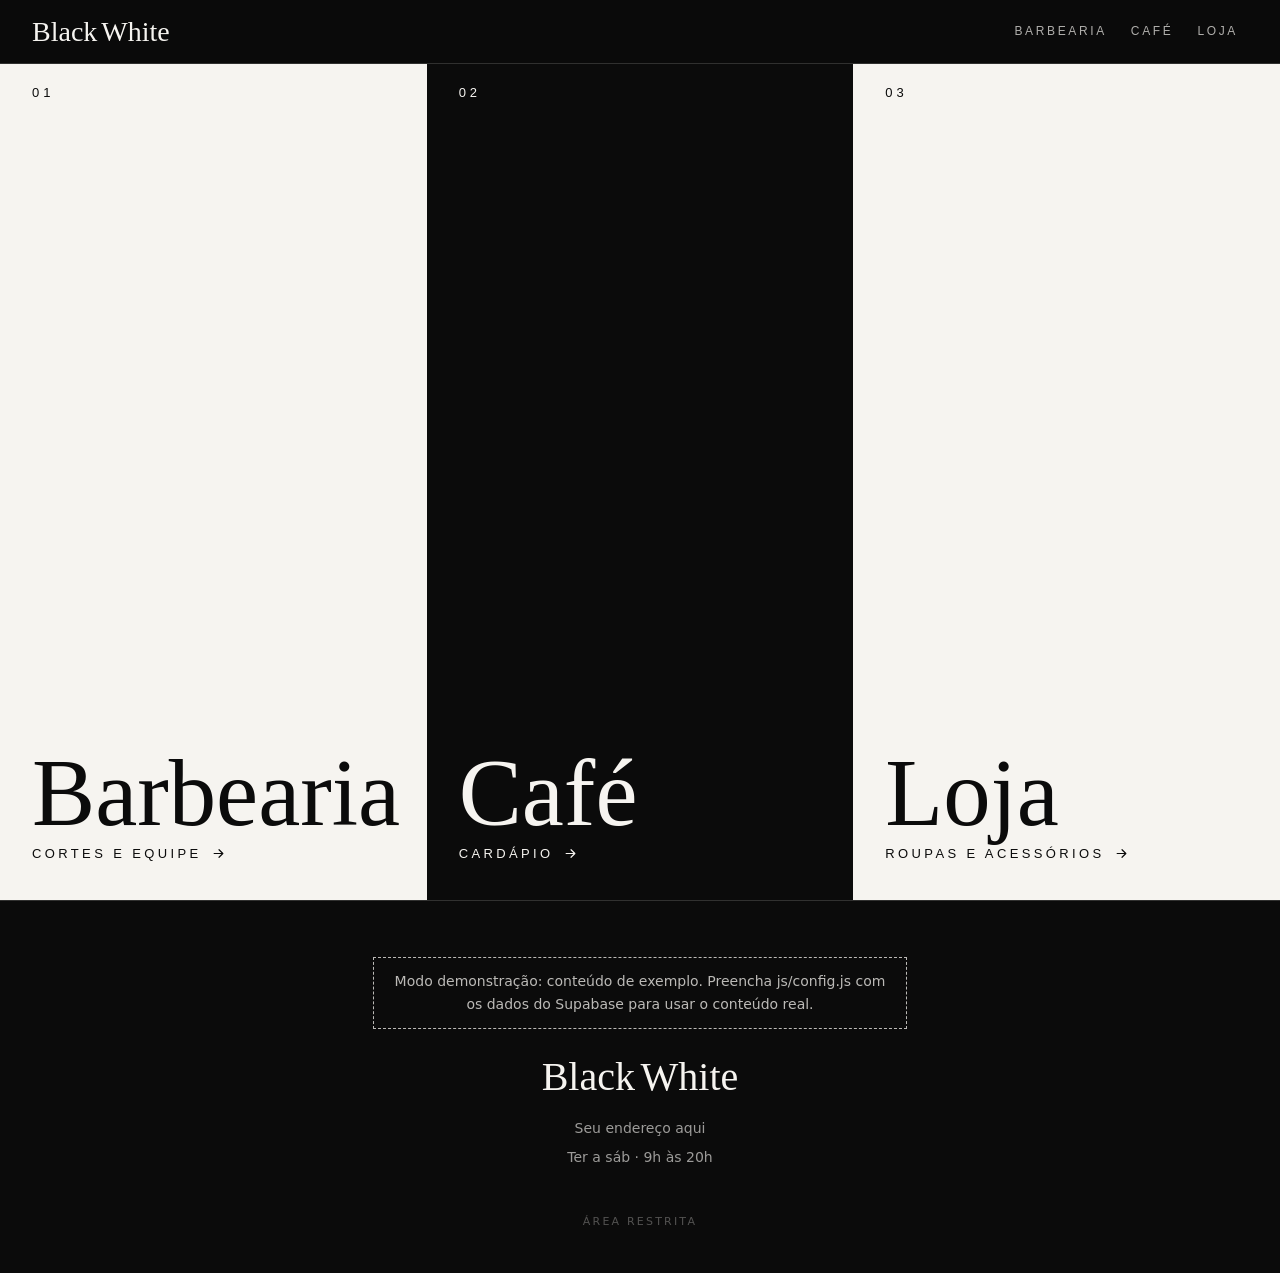
==== index.html @ 2cb10891 "Site da barbearia, café e loja com painel administrativo - Páginas públicas: home com as três seções" ====
<!doctype html>
<html lang="pt-BR">
<head>
  <meta charset="utf-8">
  <meta name="viewport" content="width=device-width, initial-scale=1, viewport-fit=cover">
  <meta http-equiv="Content-Security-Policy" content="default-src 'self'; script-src 'self'; style-src 'self' https://fonts.googleapis.com; font-src https://fonts.gstatic.com; img-src 'self' data: blob: https://*.supabase.co; connect-src 'self' https://*.supabase.co wss://*.supabase.co; object-src 'none'; base-uri 'self'; form-action 'self'">
  <meta name="referrer" content="strict-origin-when-cross-origin">
  <title>Barbearia · Café · Loja</title>
  <meta name="description" content="Barbearia, café e loja de roupas no mesmo endereço.">
  <meta name="theme-color" content="#0b0b0b">
  <link rel="icon" href="data:image/svg+xml,<svg xmlns='http://www.w3.org/2000/svg' viewBox='0 0 32 32'><rect width='16' height='32' fill='%23fff'/><rect x='16' width='16' height='32' fill='%23000'/><rect x='.5' y='.5' width='31' height='31' fill='none' stroke='%23000'/></svg>">
  <link rel="preconnect" href="https://fonts.googleapis.com">
  <link rel="preconnect" href="https://fonts.gstatic.com" crossorigin>
  <link href="https://fonts.googleapis.com/css2?family=Oswald:wght@400;500;600&family=Yellowtail&family=Manrope:wght@400;500;700&display=swap" rel="stylesheet">
  <link rel="stylesheet" href="css/styles.css">
</head>
<body data-page="home">

<svg class="sprite" aria-hidden="true">
  <symbol id="arrow" viewBox="0 0 24 24"><path d="M4 12h15M13 5l7 7-7 7" fill="none" stroke="currentColor" stroke-width="2.2" stroke-linecap="round" stroke-linejoin="round"/></symbol>
  <symbol id="ig" viewBox="0 0 24 24"><rect x="3" y="3" width="18" height="18" rx="5" fill="none" stroke="currentColor" stroke-width="2"/><circle cx="12" cy="12" r="4" fill="none" stroke="currentColor" stroke-width="2"/><circle cx="17.3" cy="6.7" r="1.1"/></symbol>
  <symbol id="wa" viewBox="0 0 24 24"><path d="M4 20l1.2-4A8.5 8.5 0 1 1 8.4 19z" fill="none" stroke="currentColor" stroke-width="2" stroke-linejoin="round"/><path d="M9 8.5c0 3.5 2.8 6.5 6.5 6.5l1-1.6-2-1-1 .9a4.6 4.6 0 0 1-2.4-2.4l.9-1-1-2z"/></symbol>
</svg>

<main>
  <h1 class="sr">Barbearia, café e loja</h1>
  <div class="doors">
    <a class="door" data-door="barbearia" href="barbearia.html"><span class="door__bg"></span><span class="door__n">01</span><h2 data-name="barbearia">Barbearia</h2><p>Cortes e equipe <svg><use href="#arrow"/></svg></p></a>
    <a class="door" data-door="cafe" href="cafe.html"><span class="door__bg"></span><span class="door__n">02</span><h2 data-name="cafe">Café</h2><p>Cardápio <svg><use href="#arrow"/></svg></p></a>
    <a class="door" data-door="loja" href="loja.html"><span class="door__bg"></span><span class="door__n">03</span><h2 data-name="loja">Loja</h2><p>Roupas e acessórios <svg><use href="#arrow"/></svg></p></a>
  </div>
</main>
<script src="js/config.js"></script>
<script src="js/vendor/supabase.js"></script>
<script src="js/demo.js"></script>
<script src="js/site.js"></script>
</body>
</html>
---- css/styles.css ----
/* ============ mesma linguagem visual do Black White · mobile first ============ */
:root {
  --k: #0b0b0b;
  --k2: #161616;
  --k3: #1f1f1f;
  --w: #f6f4f0;
  --pure: #fff;
  --mute-d: rgba(246,244,240,.62);
  --mute-l: rgba(11,11,11,.62);
  --line-d: rgba(246,244,240,.16);
  --line-l: rgba(11,11,11,.16);
  --ok: #7fd18b;
  --bad: #ff7a6b;
  --script: "Yellowtail", "Brush Script MT", cursive;
  --display: "Oswald", "Arial Narrow", sans-serif;
  --body: "Manrope", system-ui, sans-serif;
  --ease: cubic-bezier(.2,.75,.1,1);
  --g: 20px;
}

*, *::before, *::after { box-sizing: border-box; }
html { scroll-behavior: smooth; -webkit-text-size-adjust: 100%; }
body { margin: 0; background: var(--k); color: var(--w); font: 400 16px/1.65 var(--body); -webkit-font-smoothing: antialiased; overflow-x: hidden; }
img { max-width: 100%; display: block; }
a { color: inherit; }
button, input, select, textarea { font: inherit; color: inherit; }
svg { width: 1em; height: 1em; fill: currentColor; flex: none; }
[hidden] { display: none !important; }
.wrap { width: 100%; max-width: 1180px; margin: 0 auto; padding: 0 var(--g); }
.light { background: var(--w); color: var(--k); }
.dark { background: var(--k); color: var(--w); }
em { font: 400 1.18em/.8 var(--script); letter-spacing: 0; text-transform: none; }
.sr { position: absolute; width: 1px; height: 1px; overflow: hidden; clip: rect(0 0 0 0); white-space: nowrap; }

/* ---------- tipografia ---------- */
.eyebrow { display: flex; align-items: center; gap: 12px; margin: 0 0 18px; font: 500 12px/1 var(--display); letter-spacing: .32em; text-transform: uppercase; }
.eyebrow::before { content: ""; width: 28px; height: 1.5px; background: currentColor; }
.big { margin: 0 0 22px; font: 500 clamp(38px, 10.5vw, 84px)/1 var(--display); letter-spacing: -.005em; text-transform: uppercase; max-width: 16ch; }
.text { margin: 0 0 16px; max-width: 58ch; font-size: 17px; }
.light .text { color: #2a2a2a; }
.dark .text { color: var(--mute-d); }

/* ---------- marca ---------- */
.brand { display: inline-flex; font: 400 28px/1 var(--script); text-decoration: none; }
.brand span + span { margin-left: .14em; }

/* ---------- botões ---------- */
.btn {
  display: inline-flex; align-items: center; justify-content: center; gap: 10px;
  min-height: 50px; padding: 0 24px; border: 1.5px solid; text-decoration: none; cursor: pointer;
  font: 500 14px/1 var(--display); letter-spacing: .16em; text-transform: uppercase;
  transition: background .3s, color .3s; -webkit-tap-highlight-color: transparent;
}
.btn svg { transition: transform .35s var(--ease); }
.btn:hover svg { transform: translateX(5px); }
.btn--light { background: var(--pure); color: var(--k); border-color: var(--pure); }
.btn--light:hover { background: transparent; color: var(--pure); }
.btn--dark { background: var(--k); color: var(--w); border-color: var(--k); }
.btn--dark:hover { background: transparent; color: var(--k); }
.btn--outline { background: transparent; color: currentColor; border-color: currentColor; }
.btn--outline:hover { background: var(--pure); color: var(--k); }
.btn--sm { min-height: 38px; padding: 0 14px; font-size: 12px; }
.btn--danger { border-color: var(--bad); color: var(--bad); background: transparent; }
.btn--danger:hover { background: var(--bad); color: var(--k); }
.btn:disabled { opacity: .45; cursor: not-allowed; }

/* ---------- nav ---------- */
.nav {
  position: fixed; inset: 0 0 auto; z-index: 40; height: 64px; padding: 0 var(--g);
  padding-top: env(safe-area-inset-top);
  display: flex; align-items: center; justify-content: space-between; gap: 16px;
  background: rgba(11,11,11,.9); -webkit-backdrop-filter: blur(10px); backdrop-filter: blur(10px); border-bottom: 1px solid var(--line-d);
}
.nav__links { display: flex; gap: 4px; overflow-x: auto; scrollbar-width: none; }
.nav__links::-webkit-scrollbar { display: none; }
.nav__links a { padding: 10px 10px; font: 500 12px/1 var(--display); letter-spacing: .22em; text-transform: uppercase; text-decoration: none; opacity: .7; white-space: nowrap; border-bottom: 1.5px solid transparent; }
.nav__links a:hover, .nav__links a[aria-current="page"] { opacity: 1; border-color: currentColor; }

/* ---------- hero da home: três portas ---------- */
.doors { min-height: 100svh; display: grid; padding-top: 64px; }
.door { position: relative; display: grid; align-content: end; min-height: 34svh; padding: 28px var(--g); text-decoration: none; overflow: hidden; isolation: isolate; }
.door:nth-child(odd) { background: var(--w); color: var(--k); }
.door:nth-child(even) { background: var(--k); color: var(--w); }
.door__n { position: absolute; top: 22px; left: var(--g); font: 500 13px/1 var(--display); letter-spacing: .3em; }
.door__bg { position: absolute; inset: 0; z-index: -1; background-size: cover; background-position: center; opacity: 0; filter: grayscale(1); transition: opacity .6s, transform 1s var(--ease); transform: scale(1.04); }
.door:hover .door__bg { opacity: .22; transform: none; }
.door h2 { margin: 0; font: 400 clamp(54px, 15vw, 120px)/1 var(--script); animation: write 1.1s var(--ease) both; }
.door:nth-child(2) h2 { animation-delay: .15s; } .door:nth-child(3) h2 { animation-delay: .3s; }
.door p { margin: 6px 0 0; display: flex; align-items: center; gap: 10px; font: 500 13px/1 var(--display); letter-spacing: .26em; text-transform: uppercase; }
.door p svg { transition: transform .35s var(--ease); }
.door:hover p svg { transform: translateX(6px); }
@keyframes write { from { opacity: 0; clip-path: inset(0 100% 0 0); transform: translateY(12px); } to { clip-path: inset(-30% -20% -30% -20%); } }

/* ---------- cabeçalho das seções ---------- */
.head { position: relative; padding: 120px 0 56px; overflow: hidden; }
.head__split { position: absolute; inset: 0 50% 0 0; background: var(--w); z-index: 0; }
.head__inner { position: relative; z-index: 1; text-align: center; color: #fff; mix-blend-mode: difference; }
.head h1 { margin: 0; font: 400 clamp(64px, 19vw, 170px)/1.05 var(--script); }
.head p { margin: 8px auto 0; max-width: 34ch; font: 500 clamp(16px, 4.2vw, 20px)/1.4 var(--body); }
.rule { width: min(70%, 380px); height: 3px; margin: 14px auto 0; background: currentColor; }

.block { padding: 72px 0; }
.block + .block { border-top: 1px solid var(--line-d); }
.light + .light { border-top: 1px solid var(--line-l); }

/* ---------- grade de cards (cortes, produtos) ---------- */
.grid { display: grid; grid-template-columns: 1fr 1fr; gap: 10px; }
@media (max-width: 699px) { .grid .item h3 { font-size: 19px; } .grid .item__body { padding: 12px 12px 14px; } .grid .price { font-size: 19px; } .grid .item__desc { font-size: 13px; } .grid .tag { top: 8px; left: 8px; padding: 6px 7px; font-size: 9px; letter-spacing: .14em; } .grid .tag--off { left: auto; right: 8px; } }
.item { position: relative; display: flex; flex-direction: column; background: var(--k2); color: var(--w); }
.light .item { background: #fff; color: var(--k); border: 1px solid var(--line-l); }
.item__img { position: relative; aspect-ratio: 4/5; overflow: hidden; background: linear-gradient(90deg, #1d1d1d 50%, #121212 50%); }
.light .item__img { background: linear-gradient(90deg, #ebe8e2 50%, #dedad3 50%); }
.item__img img { width: 100%; height: 100%; object-fit: cover; filter: grayscale(1) contrast(1.05); transition: filter .8s, transform 1s var(--ease); }
.item:hover .item__img img { filter: none; transform: scale(1.04); }
.item__ph { position: absolute; inset: 0; display: grid; place-items: center; font: 400 90px/1 var(--script); opacity: .12; }
.item__body { display: grid; gap: 6px; padding: 18px 18px 20px; flex: 1; align-content: start; }
.item h3 { margin: 0; font: 500 26px/1.05 var(--display); text-transform: uppercase; }
.item__desc { margin: 0; font-size: 14px; line-height: 1.5; opacity: .7; }
.item__meta { margin-top: auto; padding-top: 10px; display: flex; align-items: baseline; justify-content: space-between; gap: 10px; }
.price { font: 500 24px/1 var(--display); letter-spacing: .02em; }
.price s { margin-right: 8px; font-size: 16px; opacity: .5; }
.small { font: 500 11px/1 var(--display); letter-spacing: .24em; text-transform: uppercase; opacity: .65; }
.tag { position: absolute; top: 12px; left: 12px; z-index: 1; padding: 7px 10px; font: 500 11px/1 var(--display); letter-spacing: .2em; text-transform: uppercase; background: var(--pure); color: var(--k); }
.tag--off { left: auto; right: 12px; background: var(--k); color: var(--pure); border: 1px solid var(--pure); }
.tag--out { background: var(--bad); }
.item.is-out .item__img img { opacity: .4; }
.sizes { display: flex; flex-wrap: wrap; gap: 6px; margin: 6px 0 0; padding: 0; list-style: none; }
.sizes li { min-width: 32px; padding: 6px 7px; text-align: center; border: 1px solid currentColor; font: 500 11px/1 var(--display); letter-spacing: .08em; opacity: .7; }
.timer { display: inline-flex; gap: 6px; align-items: center; margin-top: 6px; font: 500 12px/1 var(--display); letter-spacing: .14em; text-transform: uppercase; color: var(--bad); }

/* destaque grande */
.feature { display: grid; gap: 0; margin-bottom: 40px; background: var(--w); color: var(--k); }
.feature .item__img { aspect-ratio: 1; }
.feature__body { padding: 26px var(--g) 30px; display: grid; gap: 10px; align-content: center; }
.feature h3 { margin: 0; font: 500 clamp(34px, 8vw, 58px)/1 var(--display); text-transform: uppercase; }

/* ---------- equipe ---------- */
.team { display: grid; grid-template-columns: 1fr 1fr; gap: 12px; }
.member { margin: 0; }
.member .item__img { aspect-ratio: 3/4; }
.member figcaption { padding: 12px 2px 0; }
.member b { display: block; font: 500 20px/1.1 var(--display); text-transform: uppercase; }
.member q { display: block; margin-top: 6px; font: 400 22px/1.15 var(--script); opacity: .85; }
.member q::before, .member q::after { content: none; }
.member a { display: inline-flex; align-items: center; gap: 6px; margin-top: 8px; font-size: 13px; font-weight: 700; text-decoration: none; opacity: .7; }

/* ---------- cardápio ---------- */
.chips { display: flex; gap: 8px; overflow-x: auto; margin: 0 0 28px; padding-bottom: 4px; scrollbar-width: none; }
.chips::-webkit-scrollbar { display: none; }
.chip { flex: none; padding: 10px 16px; border: 1.5px solid currentColor; background: none; cursor: pointer; font: 500 12px/1 var(--display); letter-spacing: .2em; text-transform: uppercase; opacity: .6; }
.chip[aria-pressed="true"] { opacity: 1; background: var(--pure); color: var(--k); border-color: var(--pure); }
.light .chip[aria-pressed="true"] { background: var(--k); color: var(--w); border-color: var(--k); }
.menu-cat { margin: 0 0 44px; }
.menu-cat h3 { margin: 0 0 6px; font: 400 44px/1 var(--script); }
.menu-row { display: grid; grid-template-columns: 1fr auto; gap: 14px; align-items: center; padding: 16px 0; border-bottom: 1px solid var(--line-d); }
.light .menu-row { border-color: var(--line-l); }
.menu-row__img { width: 64px; height: 64px; overflow: hidden; background: var(--k3); }
.menu-row__img img { width: 100%; height: 100%; object-fit: cover; }
.menu-row__img:empty { display: none; }
.menu-row:has(img) { grid-template-columns: 64px 1fr auto; }
.menu-row b { display: block; font: 500 19px/1.15 var(--display); text-transform: uppercase; letter-spacing: .03em; }
.menu-row span { display: block; font-size: 14px; line-height: 1.45; opacity: .65; }
.menu-row .price { font-size: 20px; white-space: nowrap; }
.menu-row.is-off { opacity: .4; }
.menu-row.is-off .price::after { content: " · esgotado"; font-size: 11px; letter-spacing: .18em; text-transform: uppercase; }

/* ---------- vazio / carregando ---------- */
.empty { padding: 40px 0; text-align: center; opacity: .6; font: 500 13px/1.6 var(--display); letter-spacing: .2em; text-transform: uppercase; }
.notice { margin: 0 auto 28px; max-width: 60ch; padding: 12px 14px; border: 1px dashed currentColor; font-size: 14px; opacity: .75; }

/* ---------- rodapé ---------- */
.foot { padding: 56px 0 40px; border-top: 1px solid var(--line-d); text-align: center; }
.foot .brand { font-size: 40px; }
.foot__info { display: grid; gap: 6px; margin: 18px 0; font-size: 14px; color: var(--mute-d); }
.foot__links { display: flex; justify-content: center; gap: 18px; flex-wrap: wrap; }
.foot__links a { display: inline-flex; align-items: center; gap: 8px; text-decoration: none; font-weight: 700; font-size: 14px; }
.foot__adm { display: inline-block; margin-top: 26px; font-size: 11px; letter-spacing: .2em; text-transform: uppercase; opacity: .3; text-decoration: none; }

/* ---------- reveal ---------- */
.rv { opacity: 0; transform: translateY(18px); transition: opacity .8s var(--ease), transform .8s var(--ease); }
.rv.in { opacity: 1; transform: none; }
@media (prefers-reduced-motion: reduce) { *, *::before, *::after { animation: none !important; transition: none !important; } .rv { opacity: 1; transform: none; } }

/* ---------- desktop ---------- */
@media (min-width: 700px) {
  :root { --g: 32px; }
  .grid { grid-template-columns: repeat(2, 1fr); gap: 20px; }
  .team { grid-template-columns: repeat(3, 1fr); gap: 20px; }
  .feature { grid-template-columns: 1fr 1fr; }
  .feature__body { padding: 40px; }
}
@media (min-width: 1000px) {
  .doors { grid-template-columns: repeat(3, 1fr); }
  .door { min-height: calc(100svh - 64px); padding: 40px 32px; }
  .door h2 { font-size: clamp(60px, 7.4vw, 120px); }
  .grid { grid-template-columns: repeat(3, 1fr); }
  .team { grid-template-columns: repeat(4, 1fr); }
  .menu-cols { display: grid; grid-template-columns: 1fr 1fr; gap: 0 56px; }
}
.sprite { position: absolute; width: 0; height: 0; overflow: hidden; }
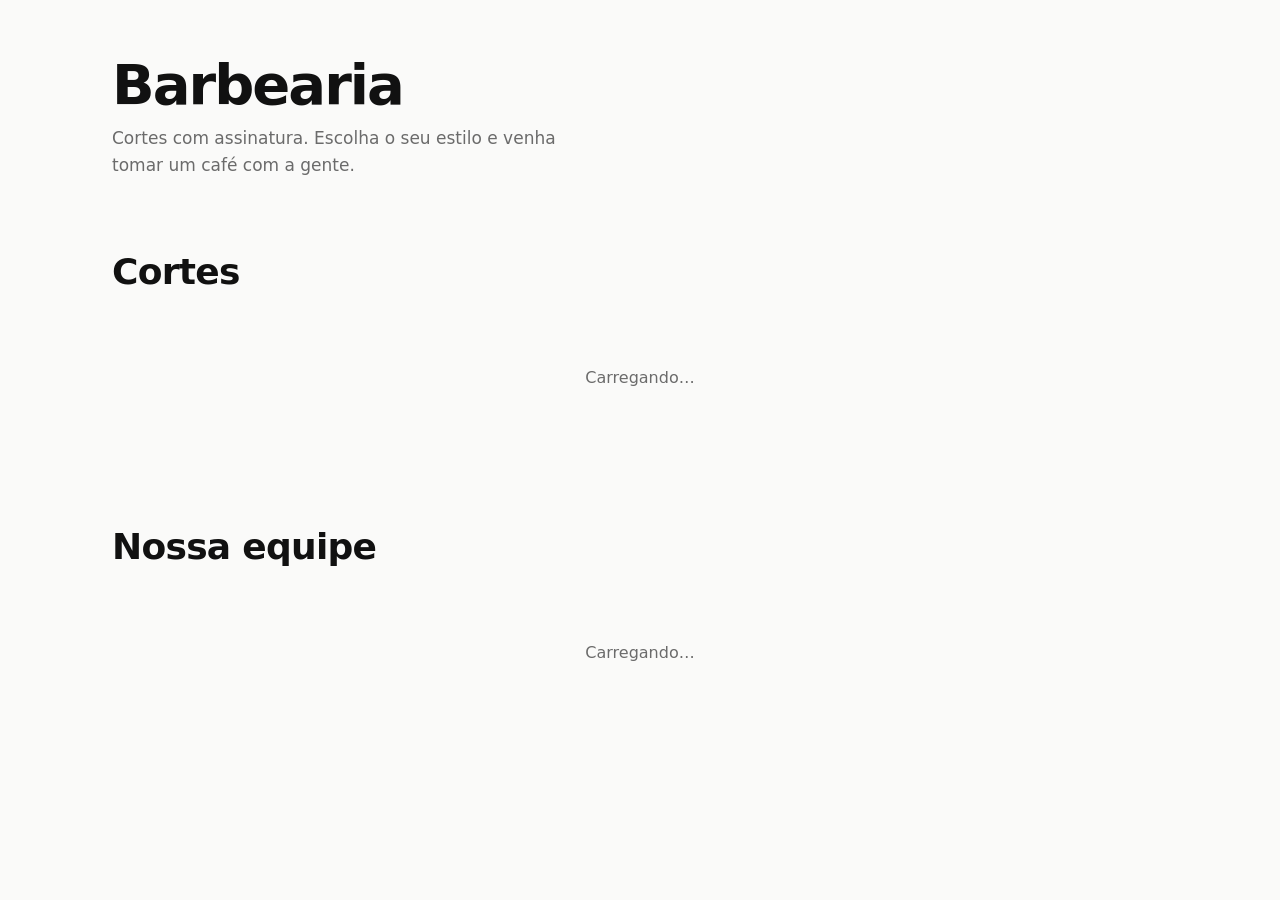
==== commit dc4789c7: "Novo visual minimalista, barbearia como página inicial e botão Entrar - Fonte do sistema (sem downlo" ====
--- a/index.html
+++ b/index.html
@@ -3,18 +3,15 @@
 <head>
   <meta charset="utf-8">
   <meta name="viewport" content="width=device-width, initial-scale=1, viewport-fit=cover">
-  <meta http-equiv="Content-Security-Policy" content="default-src 'self'; script-src 'self'; style-src 'self' https://fonts.googleapis.com; font-src https://fonts.gstatic.com; img-src 'self' data: blob: https://*.supabase.co; connect-src 'self' https://*.supabase.co wss://*.supabase.co; object-src 'none'; base-uri 'self'; form-action 'self'">
+  <meta http-equiv="Content-Security-Policy" content="default-src 'self'; script-src 'self'; style-src 'self'; img-src 'self' data: blob: https://*.supabase.co; connect-src 'self' https://*.supabase.co wss://*.supabase.co; object-src 'none'; base-uri 'self'; form-action 'self'">
   <meta name="referrer" content="strict-origin-when-cross-origin">
-  <title>Barbearia · Café · Loja</title>
-  <meta name="description" content="Barbearia, café e loja de roupas no mesmo endereço.">
-  <meta name="theme-color" content="#0b0b0b">
-  <link rel="icon" href="data:image/svg+xml,<svg xmlns='http://www.w3.org/2000/svg' viewBox='0 0 32 32'><rect width='16' height='32' fill='%23fff'/><rect x='16' width='16' height='32' fill='%23000'/><rect x='.5' y='.5' width='31' height='31' fill='none' stroke='%23000'/></svg>">
-  <link rel="preconnect" href="https://fonts.googleapis.com">
-  <link rel="preconnect" href="https://fonts.gstatic.com" crossorigin>
-  <link href="https://fonts.googleapis.com/css2?family=Oswald:wght@400;500;600&family=Yellowtail&family=Manrope:wght@400;500;700&display=swap" rel="stylesheet">
+  <title>Barbearia · Cortes e equipe</title>
+  <meta name="description" content="Portfólio de cortes, preços e a equipe de barbeiros. Também café e loja no mesmo endereço.">
+  <meta name="theme-color" content="#fafaf9">
+  <link rel="icon" href="data:image/svg+xml,<svg xmlns='http://www.w3.org/2000/svg' viewBox='0 0 32 32'><circle cx='16' cy='16' r='14' fill='%23fff' stroke='%23111' stroke-width='3'/><path d='M16 2a14 14 0 0 0 0 28z' fill='%23111'/></svg>">
   <link rel="stylesheet" href="css/styles.css">
 </head>
-<body data-page="home">
+<body data-page="barbearia">
 
 <svg class="sprite" aria-hidden="true">
   <symbol id="arrow" viewBox="0 0 24 24"><path d="M4 12h15M13 5l7 7-7 7" fill="none" stroke="currentColor" stroke-width="2.2" stroke-linecap="round" stroke-linejoin="round"/></symbol>
@@ -23,13 +20,19 @@
 </svg>
 
 <main>
-  <h1 class="sr">Barbearia, café e loja</h1>
-  <div class="doors">
-    <a class="door" data-door="barbearia" href="barbearia.html"><span class="door__bg"></span><span class="door__n">01</span><h2 data-name="barbearia">Barbearia</h2><p>Cortes e equipe <svg><use href="#arrow"/></svg></p></a>
-    <a class="door" data-door="cafe" href="cafe.html"><span class="door__bg"></span><span class="door__n">02</span><h2 data-name="cafe">Café</h2><p>Cardápio <svg><use href="#arrow"/></svg></p></a>
-    <a class="door" data-door="loja" href="loja.html"><span class="door__bg"></span><span class="door__n">03</span><h2 data-name="loja">Loja</h2><p>Roupas e acessórios <svg><use href="#arrow"/></svg></p></a>
-  </div>
+  <section class="head"><div class="wrap">
+    <h1 data-name="barbearia">Barbearia</h1><p>Cortes com assinatura. Escolha o seu estilo e venha tomar um café com a gente.</p><div class="head__cta" id="cta"></div>
+  </div></section>
+  <section class="block" aria-labelledby="t-cortes"><div class="wrap">
+    <h2 class="big" id="t-cortes">Cortes</h2>
+    <div class="grid" id="cortes"><p class="empty">Carregando…</p></div>
+  </div></section>
+  <section class="block" aria-labelledby="t-equipe"><div class="wrap">
+    <h2 class="big" id="t-equipe">Nossa equipe</h2>
+    <div class="team" id="equipe"><p class="empty">Carregando…</p></div>
+  </div></section>
 </main>
+
 <script src="js/config.js"></script>
 <script src="js/vendor/supabase.js"></script>
 <script src="js/demo.js"></script>
--- a/css/styles.css
+++ b/css/styles.css
@@ -1,200 +1,171 @@
-/* ============ mesma linguagem visual do Black White · mobile first ============ */
+/* ============ visual minimalista · fonte do sistema (zero download) · mobile first ============ */
 :root {
-  --k: #0b0b0b;
-  --k2: #161616;
-  --k3: #1f1f1f;
-  --w: #f6f4f0;
-  --pure: #fff;
-  --mute-d: rgba(246,244,240,.62);
-  --mute-l: rgba(11,11,11,.62);
-  --line-d: rgba(246,244,240,.16);
-  --line-l: rgba(11,11,11,.16);
-  --ok: #7fd18b;
-  --bad: #ff7a6b;
-  --script: "Yellowtail", "Brush Script MT", cursive;
-  --display: "Oswald", "Arial Narrow", sans-serif;
-  --body: "Manrope", system-ui, sans-serif;
+  --bg: #fafaf9;
+  --surface: #ffffff;
+  --fg: #111111;
+  --muted: #6b6b6b;
+  --line: #e7e5e4;
+  --soft: #f1f0ee;
+  --accent: #111111;
+  --sale: #d9372b;
+  --ok: #1f8a4c;
+  --radius: 14px;
+  --font: system-ui, -apple-system, "Segoe UI", Roboto, "Helvetica Neue", Arial, "Noto Sans", sans-serif;
   --ease: cubic-bezier(.2,.75,.1,1);
   --g: 20px;
+
+  /* tokens usados pelo painel (tema escuro) */
+  --k: #111111; --k2: #1b1b1b; --k3: #262626; --w: #f6f5f3; --pure: #fff;
+  --mute-d: rgba(246,245,243,.62); --line-d: rgba(246,245,243,.14); --bad: #ff7a6b;
+  --display: var(--font); --body: var(--font); --script: var(--font);
 }
 
 *, *::before, *::after { box-sizing: border-box; }
-html { scroll-behavior: smooth; -webkit-text-size-adjust: 100%; }
-body { margin: 0; background: var(--k); color: var(--w); font: 400 16px/1.65 var(--body); -webkit-font-smoothing: antialiased; overflow-x: hidden; }
+html { -webkit-text-size-adjust: 100%; scroll-behavior: smooth; }
+body { margin: 0; background: var(--bg); color: var(--fg); font: 400 16px/1.6 var(--font); -webkit-font-smoothing: antialiased; overflow-x: hidden; }
 img { max-width: 100%; display: block; }
 a { color: inherit; }
 button, input, select, textarea { font: inherit; color: inherit; }
 svg { width: 1em; height: 1em; fill: currentColor; flex: none; }
 [hidden] { display: none !important; }
-.wrap { width: 100%; max-width: 1180px; margin: 0 auto; padding: 0 var(--g); }
-.light { background: var(--w); color: var(--k); }
-.dark { background: var(--k); color: var(--w); }
-em { font: 400 1.18em/.8 var(--script); letter-spacing: 0; text-transform: none; }
+.sprite { position: absolute; width: 0; height: 0; overflow: hidden; }
 .sr { position: absolute; width: 1px; height: 1px; overflow: hidden; clip: rect(0 0 0 0); white-space: nowrap; }
+.wrap { width: 100%; max-width: 1120px; margin: 0 auto; padding: 0 var(--g); }
+:focus-visible { outline: 2px solid var(--accent); outline-offset: 2px; }
 
 /* ---------- tipografia ---------- */
-.eyebrow { display: flex; align-items: center; gap: 12px; margin: 0 0 18px; font: 500 12px/1 var(--display); letter-spacing: .32em; text-transform: uppercase; }
-.eyebrow::before { content: ""; width: 28px; height: 1.5px; background: currentColor; }
-.big { margin: 0 0 22px; font: 500 clamp(38px, 10.5vw, 84px)/1 var(--display); letter-spacing: -.005em; text-transform: uppercase; max-width: 16ch; }
-.text { margin: 0 0 16px; max-width: 58ch; font-size: 17px; }
-.light .text { color: #2a2a2a; }
-.dark .text { color: var(--mute-d); }
+.eyebrow { margin: 0 0 8px; font-size: 13px; font-weight: 600; letter-spacing: .08em; text-transform: uppercase; color: var(--muted); }
+.big { margin: 0 0 24px; font-size: clamp(26px, 6vw, 36px); font-weight: 700; line-height: 1.15; letter-spacing: -.02em; }
+.text { margin: 0 0 16px; max-width: 58ch; color: var(--muted); }
 
 /* ---------- marca ---------- */
-.brand { display: inline-flex; font: 400 28px/1 var(--script); text-decoration: none; }
-.brand span + span { margin-left: .14em; }
+.brand { display: inline-flex; align-items: center; gap: 8px; font-weight: 800; font-size: 18px; letter-spacing: -.02em; text-decoration: none; white-space: nowrap; }
+.brand::before { content: ""; width: 18px; height: 18px; border-radius: 50%; background: linear-gradient(90deg, var(--fg) 50%, var(--surface) 50%); box-shadow: inset 0 0 0 1.5px var(--fg); }
+.brand span + span { margin-left: -.25em; }
 
 /* ---------- botões ---------- */
 .btn {
-  display: inline-flex; align-items: center; justify-content: center; gap: 10px;
-  min-height: 50px; padding: 0 24px; border: 1.5px solid; text-decoration: none; cursor: pointer;
-  font: 500 14px/1 var(--display); letter-spacing: .16em; text-transform: uppercase;
-  transition: background .3s, color .3s; -webkit-tap-highlight-color: transparent;
+  display: inline-flex; align-items: center; justify-content: center; gap: 8px;
+  min-height: 46px; padding: 0 20px; border: 1.5px solid var(--fg); border-radius: 999px;
+  font-size: 15px; font-weight: 600; text-decoration: none; cursor: pointer;
+  transition: background .2s, color .2s, transform .2s; -webkit-tap-highlight-color: transparent;
 }
-.btn svg { transition: transform .35s var(--ease); }
-.btn:hover svg { transform: translateX(5px); }
+.btn:active { transform: scale(.98); }
+.btn--dark { background: var(--fg); color: var(--surface); }
+.btn--dark:hover { background: #333; border-color: #333; }
 .btn--light { background: var(--pure); color: var(--k); border-color: var(--pure); }
 .btn--light:hover { background: transparent; color: var(--pure); }
-.btn--dark { background: var(--k); color: var(--w); border-color: var(--k); }
-.btn--dark:hover { background: transparent; color: var(--k); }
 .btn--outline { background: transparent; color: currentColor; border-color: currentColor; }
-.btn--outline:hover { background: var(--pure); color: var(--k); }
-.btn--sm { min-height: 38px; padding: 0 14px; font-size: 12px; }
+.btn--outline:hover { background: var(--fg); color: var(--surface); }
+.btn--sm { min-height: 36px; padding: 0 14px; font-size: 13px; }
 .btn--danger { border-color: var(--bad); color: var(--bad); background: transparent; }
 .btn--danger:hover { background: var(--bad); color: var(--k); }
 .btn:disabled { opacity: .45; cursor: not-allowed; }
 
 /* ---------- nav ---------- */
-.nav {
-  position: fixed; inset: 0 0 auto; z-index: 40; height: 64px; padding: 0 var(--g);
-  padding-top: env(safe-area-inset-top);
-  display: flex; align-items: center; justify-content: space-between; gap: 16px;
-  background: rgba(11,11,11,.9); -webkit-backdrop-filter: blur(10px); backdrop-filter: blur(10px); border-bottom: 1px solid var(--line-d);
-}
-.nav__links { display: flex; gap: 4px; overflow-x: auto; scrollbar-width: none; }
-.nav__links::-webkit-scrollbar { display: none; }
-.nav__links a { padding: 10px 10px; font: 500 12px/1 var(--display); letter-spacing: .22em; text-transform: uppercase; text-decoration: none; opacity: .7; white-space: nowrap; border-bottom: 1.5px solid transparent; }
-.nav__links a:hover, .nav__links a[aria-current="page"] { opacity: 1; border-color: currentColor; }
-
-/* ---------- hero da home: três portas ---------- */
-.doors { min-height: 100svh; display: grid; padding-top: 64px; }
-.door { position: relative; display: grid; align-content: end; min-height: 34svh; padding: 28px var(--g); text-decoration: none; overflow: hidden; isolation: isolate; }
-.door:nth-child(odd) { background: var(--w); color: var(--k); }
-.door:nth-child(even) { background: var(--k); color: var(--w); }
-.door__n { position: absolute; top: 22px; left: var(--g); font: 500 13px/1 var(--display); letter-spacing: .3em; }
-.door__bg { position: absolute; inset: 0; z-index: -1; background-size: cover; background-position: center; opacity: 0; filter: grayscale(1); transition: opacity .6s, transform 1s var(--ease); transform: scale(1.04); }
-.door:hover .door__bg { opacity: .22; transform: none; }
-.door h2 { margin: 0; font: 400 clamp(54px, 15vw, 120px)/1 var(--script); animation: write 1.1s var(--ease) both; }
-.door:nth-child(2) h2 { animation-delay: .15s; } .door:nth-child(3) h2 { animation-delay: .3s; }
-.door p { margin: 6px 0 0; display: flex; align-items: center; gap: 10px; font: 500 13px/1 var(--display); letter-spacing: .26em; text-transform: uppercase; }
-.door p svg { transition: transform .35s var(--ease); }
-.door:hover p svg { transform: translateX(6px); }
-@keyframes write { from { opacity: 0; clip-path: inset(0 100% 0 0); transform: translateY(12px); } to { clip-path: inset(-30% -20% -30% -20%); } }
+.nav { position: sticky; top: 0; z-index: 40; background: rgba(250,250,249,.9); -webkit-backdrop-filter: blur(12px); backdrop-filter: blur(12px); border-bottom: 1px solid var(--line); }
+.nav__in { display: flex; align-items: center; justify-content: space-between; gap: 12px; height: 60px; }
+.nav__login { min-height: 36px; padding: 0 14px; font-size: 14px; }
+.tabs-nav { display: flex; gap: 6px; padding: 0 var(--g) 10px; max-width: 1120px; margin: 0 auto; overflow-x: auto; scrollbar-width: none; }
+.tabs-nav::-webkit-scrollbar { display: none; }
+.tabs-nav a { flex: none; padding: 8px 16px; border-radius: 999px; font-size: 14px; font-weight: 600; text-decoration: none; color: var(--muted); background: var(--soft); }
+.tabs-nav a:hover { color: var(--fg); }
+.tabs-nav a[aria-current="page"] { background: var(--fg); color: var(--surface); }
 
 /* ---------- cabeçalho das seções ---------- */
-.head { position: relative; padding: 120px 0 56px; overflow: hidden; }
-.head__split { position: absolute; inset: 0 50% 0 0; background: var(--w); z-index: 0; }
-.head__inner { position: relative; z-index: 1; text-align: center; color: #fff; mix-blend-mode: difference; }
-.head h1 { margin: 0; font: 400 clamp(64px, 19vw, 170px)/1.05 var(--script); }
-.head p { margin: 8px auto 0; max-width: 34ch; font: 500 clamp(16px, 4.2vw, 20px)/1.4 var(--body); }
-.rule { width: min(70%, 380px); height: 3px; margin: 14px auto 0; background: currentColor; }
+.head { padding: 40px 0 8px; }
+.head h1 { margin: 0; font-size: clamp(34px, 9vw, 56px); font-weight: 800; line-height: 1.05; letter-spacing: -.035em; }
+.head p { margin: 10px 0 0; max-width: 46ch; font-size: 17px; color: var(--muted); }
+.head__cta { display: flex; flex-wrap: wrap; gap: 10px; margin-top: 20px; }
+.block { padding: 36px 0; }
 
-.block { padding: 72px 0; }
-.block + .block { border-top: 1px solid var(--line-d); }
-.light + .light { border-top: 1px solid var(--line-l); }
+/* ---------- cards ---------- */
+.grid { display: grid; grid-template-columns: 1fr 1fr; gap: 12px; }
+.item { position: relative; display: flex; flex-direction: column; background: var(--surface); border: 1px solid var(--line); border-radius: var(--radius); overflow: hidden; }
+.item__img { position: relative; aspect-ratio: 4/5; overflow: hidden; background: var(--soft); }
+.item__img img { width: 100%; height: 100%; object-fit: cover; transition: transform .6s var(--ease); }
+.item:hover .item__img img { transform: scale(1.03); }
+.item__ph { position: absolute; inset: 0; display: grid; place-items: center; font-size: 44px; font-weight: 800; color: #d6d3d1; }
+.item__body { display: grid; gap: 4px; padding: 12px 12px 14px; flex: 1; align-content: start; }
+.item h3 { margin: 0; font-size: 16px; font-weight: 700; line-height: 1.25; letter-spacing: -.01em; }
+.item__desc { margin: 0; font-size: 13px; line-height: 1.45; color: var(--muted); }
+.item__meta { margin-top: auto; padding-top: 8px; display: flex; align-items: baseline; justify-content: space-between; gap: 8px; flex-wrap: wrap; }
+.price { font-size: 17px; font-weight: 800; letter-spacing: -.01em; white-space: nowrap; }
+.price s { margin-right: 6px; font-size: 13px; font-weight: 500; color: var(--muted); }
+.small { font-size: 12px; font-weight: 600; color: var(--muted); }
+.tag { position: absolute; top: 8px; left: 8px; z-index: 1; padding: 4px 9px; border-radius: 999px; font-size: 11px; font-weight: 700; background: var(--surface); color: var(--fg); box-shadow: 0 1px 4px rgba(0,0,0,.08); }
+.tag--off { left: auto; right: 8px; background: var(--sale); color: #fff; }
+.tag--out { background: var(--fg); color: var(--surface); }
+.item.is-out .item__img img { opacity: .45; }
+.sizes { display: flex; flex-wrap: wrap; gap: 4px; margin: 4px 0 0; padding: 0; list-style: none; }
+.sizes li { min-width: 28px; padding: 3px 6px; text-align: center; border: 1px solid var(--line); border-radius: 6px; font-size: 11px; font-weight: 600; color: var(--muted); }
+.timer { font-size: 12px; font-weight: 700; color: var(--sale); }
 
-/* ---------- grade de cards (cortes, produtos) ---------- */
-.grid { display: grid; grid-template-columns: 1fr 1fr; gap: 10px; }
-@media (max-width: 699px) { .grid .item h3 { font-size: 19px; } .grid .item__body { padding: 12px 12px 14px; } .grid .price { font-size: 19px; } .grid .item__desc { font-size: 13px; } .grid .tag { top: 8px; left: 8px; padding: 6px 7px; font-size: 9px; letter-spacing: .14em; } .grid .tag--off { left: auto; right: 8px; } }
-.item { position: relative; display: flex; flex-direction: column; background: var(--k2); color: var(--w); }
-.light .item { background: #fff; color: var(--k); border: 1px solid var(--line-l); }
-.item__img { position: relative; aspect-ratio: 4/5; overflow: hidden; background: linear-gradient(90deg, #1d1d1d 50%, #121212 50%); }
-.light .item__img { background: linear-gradient(90deg, #ebe8e2 50%, #dedad3 50%); }
-.item__img img { width: 100%; height: 100%; object-fit: cover; filter: grayscale(1) contrast(1.05); transition: filter .8s, transform 1s var(--ease); }
-.item:hover .item__img img { filter: none; transform: scale(1.04); }
-.item__ph { position: absolute; inset: 0; display: grid; place-items: center; font: 400 90px/1 var(--script); opacity: .12; }
-.item__body { display: grid; gap: 6px; padding: 18px 18px 20px; flex: 1; align-content: start; }
-.item h3 { margin: 0; font: 500 26px/1.05 var(--display); text-transform: uppercase; }
-.item__desc { margin: 0; font-size: 14px; line-height: 1.5; opacity: .7; }
-.item__meta { margin-top: auto; padding-top: 10px; display: flex; align-items: baseline; justify-content: space-between; gap: 10px; }
-.price { font: 500 24px/1 var(--display); letter-spacing: .02em; }
-.price s { margin-right: 8px; font-size: 16px; opacity: .5; }
-.small { font: 500 11px/1 var(--display); letter-spacing: .24em; text-transform: uppercase; opacity: .65; }
-.tag { position: absolute; top: 12px; left: 12px; z-index: 1; padding: 7px 10px; font: 500 11px/1 var(--display); letter-spacing: .2em; text-transform: uppercase; background: var(--pure); color: var(--k); }
-.tag--off { left: auto; right: 12px; background: var(--k); color: var(--pure); border: 1px solid var(--pure); }
-.tag--out { background: var(--bad); }
-.item.is-out .item__img img { opacity: .4; }
-.sizes { display: flex; flex-wrap: wrap; gap: 6px; margin: 6px 0 0; padding: 0; list-style: none; }
-.sizes li { min-width: 32px; padding: 6px 7px; text-align: center; border: 1px solid currentColor; font: 500 11px/1 var(--display); letter-spacing: .08em; opacity: .7; }
-.timer { display: inline-flex; gap: 6px; align-items: center; margin-top: 6px; font: 500 12px/1 var(--display); letter-spacing: .14em; text-transform: uppercase; color: var(--bad); }
-
-/* destaque grande */
-.feature { display: grid; gap: 0; margin-bottom: 40px; background: var(--w); color: var(--k); }
+/* destaque grande (loja) */
+.feature { display: grid; margin-bottom: 32px; background: var(--surface); border: 1px solid var(--line); border-radius: calc(var(--radius) + 4px); overflow: hidden; }
 .feature .item__img { aspect-ratio: 1; }
-.feature__body { padding: 26px var(--g) 30px; display: grid; gap: 10px; align-content: center; }
-.feature h3 { margin: 0; font: 500 clamp(34px, 8vw, 58px)/1 var(--display); text-transform: uppercase; }
+.feature__body { padding: 20px; display: grid; gap: 8px; align-content: center; justify-items: start; }
+.feature h3 { margin: 0; font-size: clamp(24px, 6vw, 34px); font-weight: 800; letter-spacing: -.02em; line-height: 1.1; }
+.feature .price { font-size: 24px; }
+.feature .item__desc { font-size: 15px; }
 
 /* ---------- equipe ---------- */
 .team { display: grid; grid-template-columns: 1fr 1fr; gap: 12px; }
-.member { margin: 0; }
-.member .item__img { aspect-ratio: 3/4; }
-.member figcaption { padding: 12px 2px 0; }
-.member b { display: block; font: 500 20px/1.1 var(--display); text-transform: uppercase; }
-.member q { display: block; margin-top: 6px; font: 400 22px/1.15 var(--script); opacity: .85; }
-.member q::before, .member q::after { content: none; }
-.member a { display: inline-flex; align-items: center; gap: 6px; margin-top: 8px; font-size: 13px; font-weight: 700; text-decoration: none; opacity: .7; }
+.member { margin: 0; background: var(--surface); border: 1px solid var(--line); border-radius: var(--radius); overflow: hidden; }
+.member .item__img { aspect-ratio: 1; }
+.member figcaption { padding: 12px; }
+.member b { display: block; font-size: 16px; font-weight: 700; }
+.member q { display: block; margin-top: 4px; font-size: 13px; line-height: 1.45; color: var(--muted); font-style: italic; }
+.member q::before { content: "“"; } .member q::after { content: "”"; }
+.member a { display: inline-flex; align-items: center; gap: 5px; margin-top: 8px; font-size: 13px; font-weight: 600; text-decoration: none; color: var(--muted); }
 
 /* ---------- cardápio ---------- */
-.chips { display: flex; gap: 8px; overflow-x: auto; margin: 0 0 28px; padding-bottom: 4px; scrollbar-width: none; }
+.chips { display: flex; gap: 6px; overflow-x: auto; margin: 0 0 20px; padding-bottom: 4px; scrollbar-width: none; }
 .chips::-webkit-scrollbar { display: none; }
-.chip { flex: none; padding: 10px 16px; border: 1.5px solid currentColor; background: none; cursor: pointer; font: 500 12px/1 var(--display); letter-spacing: .2em; text-transform: uppercase; opacity: .6; }
-.chip[aria-pressed="true"] { opacity: 1; background: var(--pure); color: var(--k); border-color: var(--pure); }
-.light .chip[aria-pressed="true"] { background: var(--k); color: var(--w); border-color: var(--k); }
-.menu-cat { margin: 0 0 44px; }
-.menu-cat h3 { margin: 0 0 6px; font: 400 44px/1 var(--script); }
-.menu-row { display: grid; grid-template-columns: 1fr auto; gap: 14px; align-items: center; padding: 16px 0; border-bottom: 1px solid var(--line-d); }
-.light .menu-row { border-color: var(--line-l); }
-.menu-row__img { width: 64px; height: 64px; overflow: hidden; background: var(--k3); }
+.chip { flex: none; padding: 8px 14px; border: 1px solid var(--line); border-radius: 999px; background: var(--surface); cursor: pointer; font-size: 14px; font-weight: 600; color: var(--muted); }
+.chip[aria-pressed="true"] { background: var(--fg); border-color: var(--fg); color: var(--surface); }
+.menu-cat { margin: 0 0 20px; padding: 6px 16px; background: var(--surface); border: 1px solid var(--line); border-radius: var(--radius); }
+.menu-cat h3 { margin: 10px 0 2px; font-size: 13px; font-weight: 700; letter-spacing: .08em; text-transform: uppercase; color: var(--muted); }
+.menu-row { display: grid; grid-template-columns: 1fr auto; gap: 12px; align-items: center; padding: 12px 0; border-bottom: 1px solid var(--line); }
+.menu-row:last-child { border-bottom: 0; }
+.menu-row:has(img) { grid-template-columns: 56px 1fr auto; }
+.menu-row__img { width: 56px; height: 56px; border-radius: 10px; overflow: hidden; background: var(--soft); }
 .menu-row__img img { width: 100%; height: 100%; object-fit: cover; }
 .menu-row__img:empty { display: none; }
-.menu-row:has(img) { grid-template-columns: 64px 1fr auto; }
-.menu-row b { display: block; font: 500 19px/1.15 var(--display); text-transform: uppercase; letter-spacing: .03em; }
-.menu-row span { display: block; font-size: 14px; line-height: 1.45; opacity: .65; }
-.menu-row .price { font-size: 20px; white-space: nowrap; }
-.menu-row.is-off { opacity: .4; }
-.menu-row.is-off .price::after { content: " · esgotado"; font-size: 11px; letter-spacing: .18em; text-transform: uppercase; }
+.menu-row b { display: block; font-size: 16px; font-weight: 700; }
+.menu-row span { display: block; font-size: 13px; line-height: 1.45; color: var(--muted); }
+.menu-row .price { font-size: 16px; color: var(--fg); }
+.menu-row.is-off { opacity: .45; }
+.menu-row.is-off .price::after { content: " · esgotado"; font-size: 12px; font-weight: 600; }
 
-/* ---------- vazio / carregando ---------- */
-.empty { padding: 40px 0; text-align: center; opacity: .6; font: 500 13px/1.6 var(--display); letter-spacing: .2em; text-transform: uppercase; }
-.notice { margin: 0 auto 28px; max-width: 60ch; padding: 12px 14px; border: 1px dashed currentColor; font-size: 14px; opacity: .75; }
+/* ---------- vazio / aviso ---------- */
+.empty { grid-column: 1 / -1; padding: 32px 0; text-align: center; color: var(--muted); }
+.notice { margin: 0 auto 24px; max-width: 60ch; padding: 10px 14px; border-radius: 10px; background: var(--soft); font-size: 13px; color: var(--muted); }
 
 /* ---------- rodapé ---------- */
-.foot { padding: 56px 0 40px; border-top: 1px solid var(--line-d); text-align: center; }
-.foot .brand { font-size: 40px; }
-.foot__info { display: grid; gap: 6px; margin: 18px 0; font-size: 14px; color: var(--mute-d); }
-.foot__links { display: flex; justify-content: center; gap: 18px; flex-wrap: wrap; }
-.foot__links a { display: inline-flex; align-items: center; gap: 8px; text-decoration: none; font-weight: 700; font-size: 14px; }
-.foot__adm { display: inline-block; margin-top: 26px; font-size: 11px; letter-spacing: .2em; text-transform: uppercase; opacity: .3; text-decoration: none; }
+.foot { margin-top: 24px; padding: 40px 0 32px; border-top: 1px solid var(--line); text-align: center; }
+.foot__info { display: grid; gap: 2px; margin: 14px 0; font-size: 14px; color: var(--muted); }
+.foot__links { display: flex; justify-content: center; gap: 16px; flex-wrap: wrap; }
+.foot__links a { display: inline-flex; align-items: center; gap: 6px; text-decoration: none; font-weight: 600; font-size: 14px; }
 
 /* ---------- reveal ---------- */
-.rv { opacity: 0; transform: translateY(18px); transition: opacity .8s var(--ease), transform .8s var(--ease); }
+.rv { opacity: 0; transform: translateY(10px); transition: opacity .5s var(--ease), transform .5s var(--ease); }
 .rv.in { opacity: 1; transform: none; }
 @media (prefers-reduced-motion: reduce) { *, *::before, *::after { animation: none !important; transition: none !important; } .rv { opacity: 1; transform: none; } }
 
-/* ---------- desktop ---------- */
+/* ---------- telas maiores ---------- */
 @media (min-width: 700px) {
   :root { --g: 32px; }
-  .grid { grid-template-columns: repeat(2, 1fr); gap: 20px; }
-  .team { grid-template-columns: repeat(3, 1fr); gap: 20px; }
+  .grid { grid-template-columns: repeat(3, 1fr); gap: 16px; }
+  .team { grid-template-columns: repeat(4, 1fr); gap: 16px; }
+  .item h3 { font-size: 17px; }
+  .item__body { padding: 14px 16px 16px; }
   .feature { grid-template-columns: 1fr 1fr; }
-  .feature__body { padding: 40px; }
+  .feature__body { padding: 36px; }
+  .head { padding: 56px 0 8px; }
+  .block { padding: 44px 0; }
 }
 @media (min-width: 1000px) {
-  .doors { grid-template-columns: repeat(3, 1fr); }
-  .door { min-height: calc(100svh - 64px); padding: 40px 32px; }
-  .door h2 { font-size: clamp(60px, 7.4vw, 120px); }
-  .grid { grid-template-columns: repeat(3, 1fr); }
-  .team { grid-template-columns: repeat(4, 1fr); }
-  .menu-cols { display: grid; grid-template-columns: 1fr 1fr; gap: 0 56px; }
+  .grid { grid-template-columns: repeat(4, 1fr); }
+  .menu-cols { display: grid; grid-template-columns: 1fr 1fr; gap: 0 20px; align-items: start; }
 }
-.sprite { position: absolute; width: 0; height: 0; overflow: hidden; }
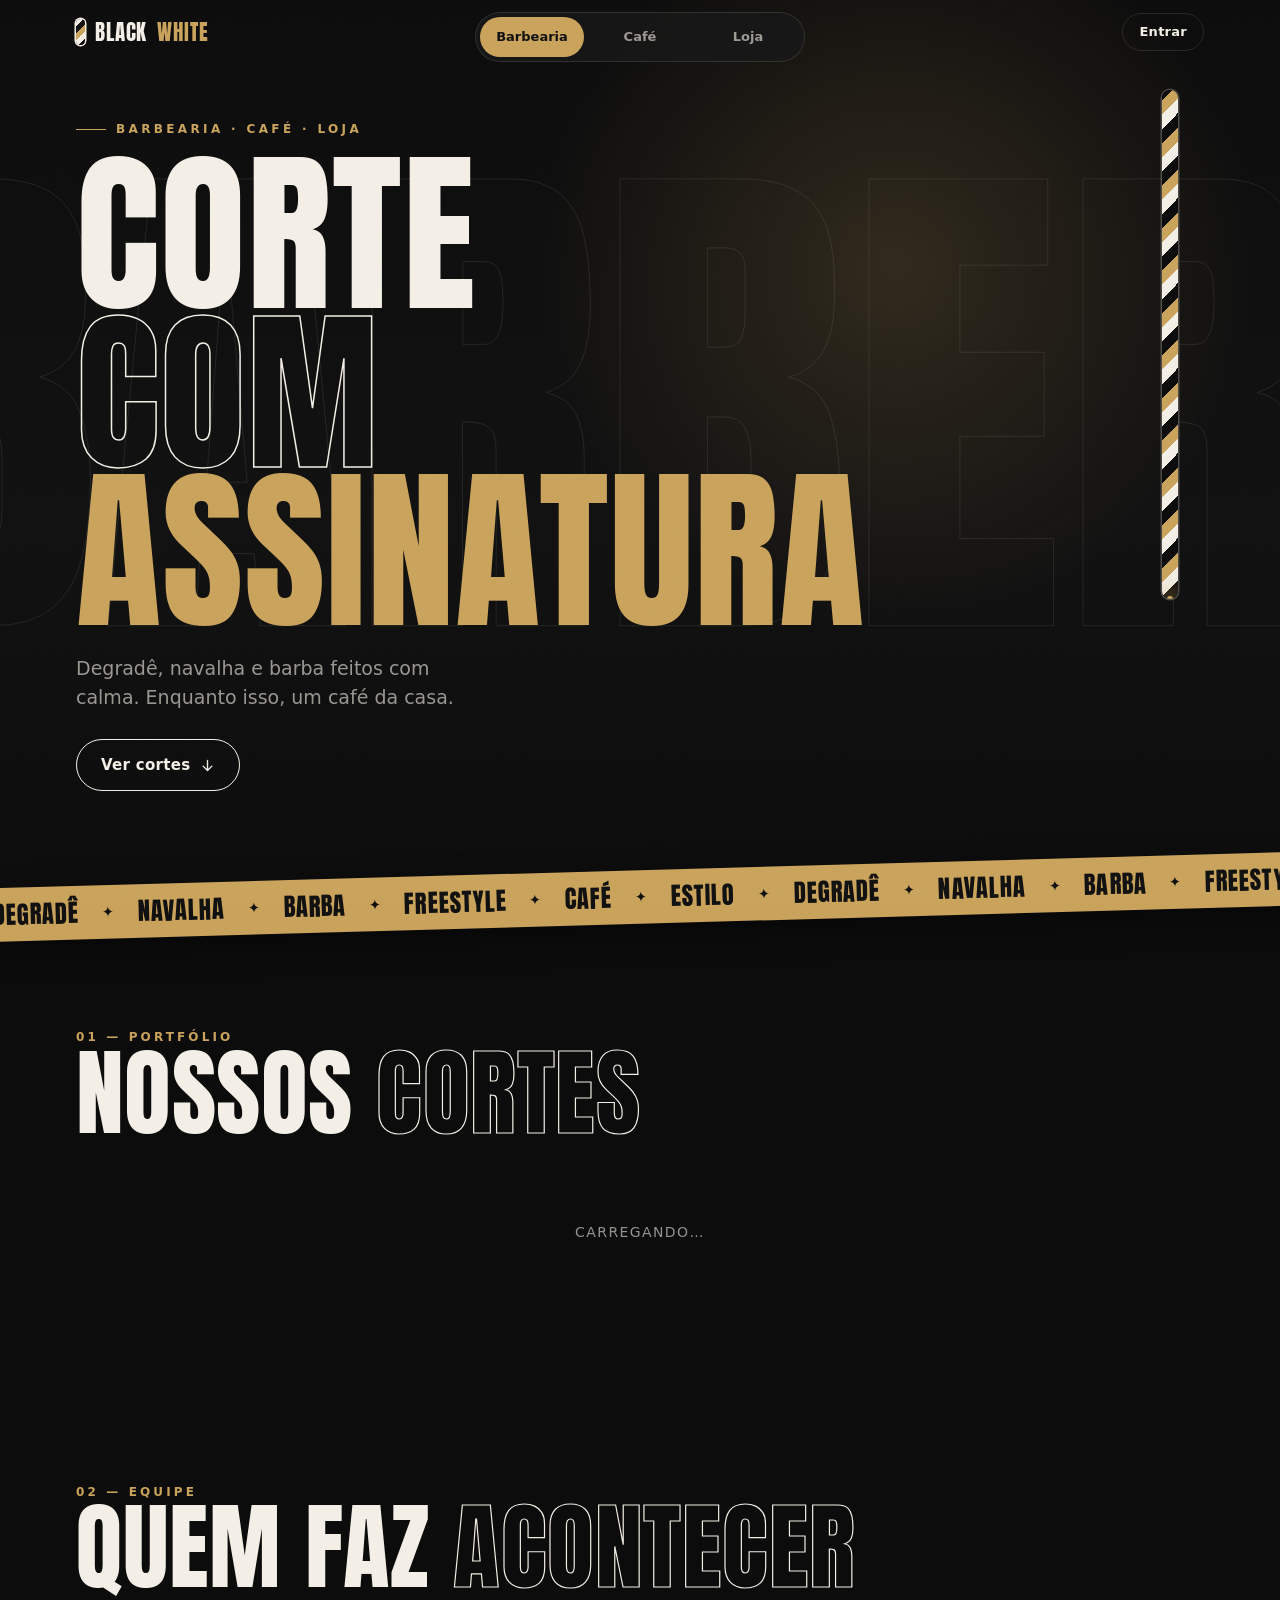
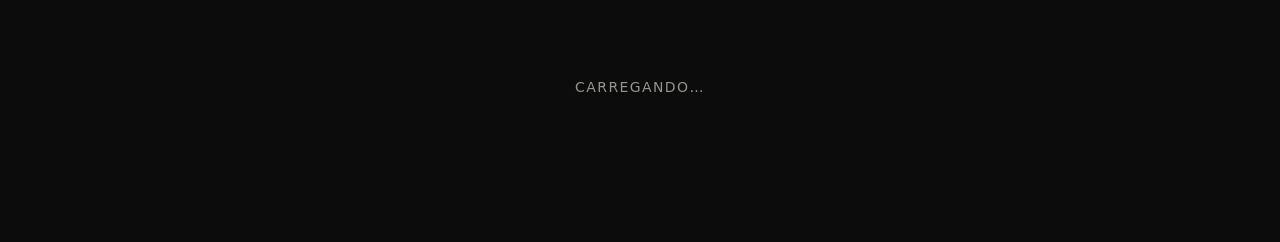
==== commit 684a184d: "Identidade visual barber club e acessos só pelo Supabase - Nova estética: preto, creme e latão, post" ====
--- a/index.html
+++ b/index.html
@@ -3,32 +3,44 @@
 <head>
   <meta charset="utf-8">
   <meta name="viewport" content="width=device-width, initial-scale=1, viewport-fit=cover">
-  <meta http-equiv="Content-Security-Policy" content="default-src 'self'; script-src 'self'; style-src 'self'; img-src 'self' data: blob: https://*.supabase.co; connect-src 'self' https://*.supabase.co wss://*.supabase.co; object-src 'none'; base-uri 'self'; form-action 'self'">
+  <meta http-equiv="Content-Security-Policy" content="default-src 'self'; script-src 'self'; style-src 'self'; font-src 'self'; img-src 'self' data: blob: https://*.supabase.co; connect-src 'self' https://*.supabase.co wss://*.supabase.co; object-src 'none'; base-uri 'self'; form-action 'self'">
   <meta name="referrer" content="strict-origin-when-cross-origin">
-  <title>Barbearia · Cortes e equipe</title>
-  <meta name="description" content="Portfólio de cortes, preços e a equipe de barbeiros. Também café e loja no mesmo endereço.">
-  <meta name="theme-color" content="#fafaf9">
-  <link rel="icon" href="data:image/svg+xml,<svg xmlns='http://www.w3.org/2000/svg' viewBox='0 0 32 32'><circle cx='16' cy='16' r='14' fill='%23fff' stroke='%23111' stroke-width='3'/><path d='M16 2a14 14 0 0 0 0 28z' fill='%23111'/></svg>">
+  <title>Black White · Barbearia</title>
+  <meta name="description" content="Barbearia com café e loja no mesmo endereço. Veja os cortes, a equipe e agende pelo WhatsApp.">
+  <meta name="theme-color" content="#0c0c0c">
+  <link rel="icon" href="data:image/svg+xml,<svg xmlns='http://www.w3.org/2000/svg' viewBox='0 0 32 32'><rect width='32' height='32' rx='8' fill='%230c0c0c'/><rect x='12' y='4' width='8' height='24' rx='4' fill='%23f3efe6'/><path d='M12 9l8-4v5l-8 4zm0 9l8-4v5l-8 4z' fill='%23c9a25b'/></svg>">
+  <link rel="preload" href="fonts/anton.woff2" as="font" type="font/woff2" crossorigin>
   <link rel="stylesheet" href="css/styles.css">
 </head>
 <body data-page="barbearia">
 
 <svg class="sprite" aria-hidden="true">
   <symbol id="arrow" viewBox="0 0 24 24"><path d="M4 12h15M13 5l7 7-7 7" fill="none" stroke="currentColor" stroke-width="2.2" stroke-linecap="round" stroke-linejoin="round"/></symbol>
+  <symbol id="down" viewBox="0 0 24 24"><path d="M12 4v15M5 13l7 7 7-7" fill="none" stroke="currentColor" stroke-width="2.2" stroke-linecap="round" stroke-linejoin="round"/></symbol>
   <symbol id="ig" viewBox="0 0 24 24"><rect x="3" y="3" width="18" height="18" rx="5" fill="none" stroke="currentColor" stroke-width="2"/><circle cx="12" cy="12" r="4" fill="none" stroke="currentColor" stroke-width="2"/><circle cx="17.3" cy="6.7" r="1.1"/></symbol>
   <symbol id="wa" viewBox="0 0 24 24"><path d="M4 20l1.2-4A8.5 8.5 0 1 1 8.4 19z" fill="none" stroke="currentColor" stroke-width="2" stroke-linejoin="round"/><path d="M9 8.5c0 3.5 2.8 6.5 6.5 6.5l1-1.6-2-1-1 .9a4.6 4.6 0 0 1-2.4-2.4l.9-1-1-2z"/></symbol>
 </svg>
 
 <main>
-  <section class="head"><div class="wrap">
-    <h1 data-name="barbearia">Barbearia</h1><p>Cortes com assinatura. Escolha o seu estilo e venha tomar um café com a gente.</p><div class="head__cta" id="cta"></div>
-  </div></section>
-  <section class="block" aria-labelledby="t-cortes"><div class="wrap">
-    <h2 class="big" id="t-cortes">Cortes</h2>
+  <section class="hero" id="topo">
+    <p class="hero__word" aria-hidden="true">Barber</p>
+    <div class="pole" aria-hidden="true"></div>
+    <div class="wrap">
+      <p class="hero__kick">Barbearia · Café · Loja</p>
+      <h1 class="hero__title"><span><b>Corte</b></span><span><b class="o">com</b></span><span><b class="g">assinatura</b></span></h1>
+      <p class="hero__lead">Degradê, navalha e barba feitos com calma. Enquanto isso, um café da casa.</p>
+      <div class="hero__cta" id="cta"><a class="btn btn--line" href="#cortes-sec">Ver cortes <svg><use href="#down"/></svg></a></div>
+      <div class="hero__info" id="info"></div>
+    </div>
+  </section>
+  <div class="marquee" aria-hidden="true"><div class="marquee__t"><span>Degradê</span><span>Navalha</span><span>Barba</span><span>Freestyle</span><span>Café</span><span>Estilo</span><span>Degradê</span><span>Navalha</span><span>Barba</span><span>Freestyle</span><span>Café</span><span>Estilo</span></div></div>
+
+  <section class="block" id="cortes-sec"><div class="wrap">
+    <div class="sec-head"><div><small>01 — Portfólio</small><h2 class="big">Nossos <span class="o">cortes</span></h2></div></div>
     <div class="grid" id="cortes"><p class="empty">Carregando…</p></div>
   </div></section>
-  <section class="block" aria-labelledby="t-equipe"><div class="wrap">
-    <h2 class="big" id="t-equipe">Nossa equipe</h2>
+  <section class="block" id="equipe-sec"><div class="wrap">
+    <div class="sec-head"><div><small>02 — Equipe</small><h2 class="big">Quem faz <span class="o">acontecer</span></h2></div></div>
     <div class="team" id="equipe"><p class="empty">Carregando…</p></div>
   </div></section>
 </main>
--- a/css/styles.css
+++ b/css/styles.css
@@ -1,171 +1,258 @@
-/* ============ visual minimalista · fonte do sistema (zero download) · mobile first ============ */
+/* =====================================================================
+   BLACK WHITE · identidade "barber club"
+   - Preto profundo, creme e um acento latão; poste de barbeiro animado
+   - 1 fonte de título própria (Anton, 18 KB) + fonte do sistema no texto
+   - Efeitos só com CSS (transform/opacity), leves no celular
+   ===================================================================== */
+@font-face { font-family: "Anton"; src: url("../fonts/anton.woff2") format("woff2"); font-weight: 400; font-style: normal; font-display: swap; }
+
 :root {
-  --bg: #fafaf9;
-  --surface: #ffffff;
-  --fg: #111111;
-  --muted: #6b6b6b;
-  --line: #e7e5e4;
-  --soft: #f1f0ee;
-  --accent: #111111;
-  --sale: #d9372b;
-  --ok: #1f8a4c;
-  --radius: 14px;
-  --font: system-ui, -apple-system, "Segoe UI", Roboto, "Helvetica Neue", Arial, "Noto Sans", sans-serif;
+  --bg: #0c0c0c;
+  --bg2: #141414;
+  --bg3: #1d1d1d;
+  --fg: #f3efe6;
+  --muted: rgba(243,239,230,.6);
+  --line: rgba(243,239,230,.12);
+  --brass: #c9a25b;
+  --brass2: #e3c486;
+  --sale: #e5483b;
+  --radius: 16px;
+  --title: "Anton", "Impact", "Arial Narrow Bold", sans-serif-condensed, sans-serif;
+  --font: system-ui, -apple-system, "Segoe UI", Roboto, "Helvetica Neue", Arial, sans-serif;
   --ease: cubic-bezier(.2,.75,.1,1);
   --g: 20px;
 
-  /* tokens usados pelo painel (tema escuro) */
-  --k: #111111; --k2: #1b1b1b; --k3: #262626; --w: #f6f5f3; --pure: #fff;
-  --mute-d: rgba(246,245,243,.62); --line-d: rgba(246,245,243,.14); --bad: #ff7a6b;
+  /* tokens do painel */
+  --k: #0c0c0c; --k2: #161616; --k3: #222; --w: #f3efe6; --pure: #fff;
+  --mute-d: rgba(243,239,230,.6); --line-d: rgba(243,239,230,.14); --bad: #ff7a6b;
   --display: var(--font); --body: var(--font); --script: var(--font);
 }
 
 *, *::before, *::after { box-sizing: border-box; }
 html { -webkit-text-size-adjust: 100%; scroll-behavior: smooth; }
-body { margin: 0; background: var(--bg); color: var(--fg); font: 400 16px/1.6 var(--font); -webkit-font-smoothing: antialiased; overflow-x: hidden; }
+body { margin: 0; background: var(--bg); color: var(--fg); font: 400 16px/1.6 var(--font); -webkit-font-smoothing: antialiased; overflow-x: hidden; padding-bottom: calc(84px + env(safe-area-inset-bottom)); }
+/* granulado de filme, leve (SVG embutido) */
+body::after { content: ""; position: fixed; inset: 0; z-index: 90; pointer-events: none; opacity: .07; mix-blend-mode: overlay;
+  background-image: url("data:image/svg+xml,%3Csvg xmlns='http://www.w3.org/2000/svg' width='160' height='160'%3E%3Cfilter id='n'%3E%3CfeTurbulence type='fractalNoise' baseFrequency='.9' numOctaves='2' stitchTiles='stitch'/%3E%3C/filter%3E%3Crect width='100%25' height='100%25' filter='url(%23n)'/%3E%3C/svg%3E"); }
+main { overflow-x: clip; }
 img { max-width: 100%; display: block; }
 a { color: inherit; }
 button, input, select, textarea { font: inherit; color: inherit; }
 svg { width: 1em; height: 1em; fill: currentColor; flex: none; }
 [hidden] { display: none !important; }
+::selection { background: var(--brass); color: #000; }
 .sprite { position: absolute; width: 0; height: 0; overflow: hidden; }
 .sr { position: absolute; width: 1px; height: 1px; overflow: hidden; clip: rect(0 0 0 0); white-space: nowrap; }
-.wrap { width: 100%; max-width: 1120px; margin: 0 auto; padding: 0 var(--g); }
-:focus-visible { outline: 2px solid var(--accent); outline-offset: 2px; }
-
-/* ---------- tipografia ---------- */
-.eyebrow { margin: 0 0 8px; font-size: 13px; font-weight: 600; letter-spacing: .08em; text-transform: uppercase; color: var(--muted); }
-.big { margin: 0 0 24px; font-size: clamp(26px, 6vw, 36px); font-weight: 700; line-height: 1.15; letter-spacing: -.02em; }
-.text { margin: 0 0 16px; max-width: 58ch; color: var(--muted); }
+.wrap { width: 100%; max-width: 1200px; margin: 0 auto; padding: 0 var(--g); }
+:focus-visible { outline: 2px solid var(--brass); outline-offset: 3px; }
 
 /* ---------- marca ---------- */
-.brand { display: inline-flex; align-items: center; gap: 8px; font-weight: 800; font-size: 18px; letter-spacing: -.02em; text-decoration: none; white-space: nowrap; }
-.brand::before { content: ""; width: 18px; height: 18px; border-radius: 50%; background: linear-gradient(90deg, var(--fg) 50%, var(--surface) 50%); box-shadow: inset 0 0 0 1.5px var(--fg); }
-.brand span + span { margin-left: -.25em; }
+.brand { display: inline-flex; align-items: center; gap: 10px; font: 400 21px/1 var(--title); letter-spacing: .04em; text-transform: uppercase; text-decoration: none; white-space: nowrap; }
+.brand i { width: 9px; height: 26px; border-radius: 5px; background: repeating-linear-gradient(135deg, var(--fg) 0 5px, #111 5px 10px, var(--brass) 10px 15px); background-size: 100% 42px; box-shadow: 0 0 0 1.5px var(--fg); animation: pole 1.6s linear infinite; }
+.brand b { font-weight: 400; color: var(--brass); }
 
 /* ---------- botões ---------- */
 .btn {
-  display: inline-flex; align-items: center; justify-content: center; gap: 8px;
-  min-height: 46px; padding: 0 20px; border: 1.5px solid var(--fg); border-radius: 999px;
-  font-size: 15px; font-weight: 600; text-decoration: none; cursor: pointer;
-  transition: background .2s, color .2s, transform .2s; -webkit-tap-highlight-color: transparent;
-}
-.btn:active { transform: scale(.98); }
-.btn--dark { background: var(--fg); color: var(--surface); }
-.btn--dark:hover { background: #333; border-color: #333; }
-.btn--light { background: var(--pure); color: var(--k); border-color: var(--pure); }
-.btn--light:hover { background: transparent; color: var(--pure); }
+  position: relative; display: inline-flex; align-items: center; justify-content: center; gap: 10px;
+  min-height: 52px; padding: 0 24px; border: 1.5px solid var(--fg); border-radius: 999px; overflow: hidden; isolation: isolate;
+  font-size: 15px; font-weight: 700; letter-spacing: .02em; text-decoration: none; cursor: pointer;
+  transition: color .35s var(--ease), border-color .35s, transform .2s; -webkit-tap-highlight-color: transparent;
+}
+.btn::before { content: ""; position: absolute; inset: 0; z-index: -1; background: var(--fg); transform: translateY(101%); transition: transform .4s var(--ease); }
+.btn:hover::before { transform: none; }
+.btn:hover { color: var(--bg); }
+.btn:active { transform: scale(.97); }
+.btn svg { transition: transform .35s var(--ease); }
+.btn:hover svg { transform: translateX(3px); }
+.btn--brass { background: var(--brass); border-color: var(--brass); color: #111; }
+.btn--brass::before { background: var(--fg); }
+.btn--line { background: transparent; color: var(--fg); }
+.btn--dark, .btn--light { background: var(--fg); color: var(--bg); border-color: var(--fg); }
+.btn--dark::before, .btn--light::before { background: var(--brass); }
 .btn--outline { background: transparent; color: currentColor; border-color: currentColor; }
-.btn--outline:hover { background: var(--fg); color: var(--surface); }
-.btn--sm { min-height: 36px; padding: 0 14px; font-size: 13px; }
+.btn--sm { min-height: 38px; padding: 0 16px; font-size: 13px; }
 .btn--danger { border-color: var(--bad); color: var(--bad); background: transparent; }
-.btn--danger:hover { background: var(--bad); color: var(--k); }
+.btn--danger::before { background: var(--bad); }
 .btn:disabled { opacity: .45; cursor: not-allowed; }
 
-/* ---------- nav ---------- */
-.nav { position: sticky; top: 0; z-index: 40; background: rgba(250,250,249,.9); -webkit-backdrop-filter: blur(12px); backdrop-filter: blur(12px); border-bottom: 1px solid var(--line); }
-.nav__in { display: flex; align-items: center; justify-content: space-between; gap: 12px; height: 60px; }
-.nav__login { min-height: 36px; padding: 0 14px; font-size: 14px; }
-.tabs-nav { display: flex; gap: 6px; padding: 0 var(--g) 10px; max-width: 1120px; margin: 0 auto; overflow-x: auto; scrollbar-width: none; }
-.tabs-nav::-webkit-scrollbar { display: none; }
-.tabs-nav a { flex: none; padding: 8px 16px; border-radius: 999px; font-size: 14px; font-weight: 600; text-decoration: none; color: var(--muted); background: var(--soft); }
-.tabs-nav a:hover { color: var(--fg); }
-.tabs-nav a[aria-current="page"] { background: var(--fg); color: var(--surface); }
-
-/* ---------- cabeçalho das seções ---------- */
-.head { padding: 40px 0 8px; }
-.head h1 { margin: 0; font-size: clamp(34px, 9vw, 56px); font-weight: 800; line-height: 1.05; letter-spacing: -.035em; }
-.head p { margin: 10px 0 0; max-width: 46ch; font-size: 17px; color: var(--muted); }
-.head__cta { display: flex; flex-wrap: wrap; gap: 10px; margin-top: 20px; }
-.block { padding: 36px 0; }
+/* ---------- topo ---------- */
+.nav { position: fixed; inset: 0 0 auto; z-index: 50; transition: background .3s, border-color .3s; border-bottom: 1px solid transparent; }
+.nav.solid { background: rgba(12,12,12,.82); -webkit-backdrop-filter: blur(14px); backdrop-filter: blur(14px); border-color: var(--line); }
+.nav__in { display: flex; align-items: center; justify-content: space-between; gap: 16px; height: 64px; padding-top: env(safe-area-inset-top); }
+.nav__login { min-height: 38px; padding: 0 16px; font-size: 13px; border-color: var(--line); }
+
+/* abas: barra flutuante embaixo no celular, no topo no desktop */
+.tabbar { position: fixed; left: 50%; bottom: calc(14px + env(safe-area-inset-bottom)); z-index: 60; transform: translateX(-50%);
+  display: flex; gap: 4px; padding: 5px; border-radius: 999px; background: rgba(24,24,24,.86); -webkit-backdrop-filter: blur(14px); backdrop-filter: blur(14px);
+  border: 1px solid var(--line); box-shadow: 0 12px 40px rgba(0,0,0,.5); }
+.tabbar a { position: relative; display: grid; place-items: center; min-width: 96px; height: 46px; padding: 0 16px; border-radius: 999px; font-size: 14px; font-weight: 700; text-decoration: none; color: var(--muted); transition: color .3s; }
+.tabbar a[aria-current="page"] { color: #111; background: var(--brass); }
+.tabbar a:not([aria-current]):hover { color: var(--fg); }
+
+/* ---------- hero ---------- */
+.hero { position: relative; min-height: 92svh; display: grid; align-items: end; padding: 110px 0 56px; overflow: hidden; isolation: isolate; --mx: 70%; --my: 30%; }
+.hero::before { content: ""; position: absolute; inset: 0; z-index: -2; background: radial-gradient(600px circle at var(--mx) var(--my), rgba(201,162,91,.18), transparent 60%), linear-gradient(180deg, #0c0c0c 0%, #111 60%, #0c0c0c 100%); }
+.hero__word { position: absolute; z-index: -1; right: -.06em; top: 50%; transform: translateY(-58%); margin: 0; font: 400 clamp(180px, 52vw, 520px)/.8 var(--title); text-transform: uppercase; color: transparent; -webkit-text-stroke: 1px rgba(243,239,230,.09); white-space: nowrap; pointer-events: none; animation: drift 18s ease-in-out infinite alternate; }
+@keyframes drift { to { transform: translate(-6%, -58%); } }
+.pole { position: absolute; z-index: -1; top: 72px; right: 14px; width: 10px; height: 34%; border-radius: 10px; overflow: hidden; box-shadow: 0 0 0 1.5px rgba(243,239,230,.25); }
+.pole::before { content: ""; position: absolute; inset: -60px 0 0; background: repeating-linear-gradient(135deg, var(--fg) 0 10px, #0c0c0c 10px 20px, var(--brass) 20px 30px); background-size: 100% 85px; animation: pole 1.8s linear infinite; }
+.pole::after { content: ""; position: absolute; left: 50%; bottom: 0; width: 6px; height: 6px; transform: translate(-50%, 50%); border-radius: 50%; background: var(--brass); box-shadow: 0 0 20px 6px rgba(201,162,91,.6); }
+@keyframes pole { to { background-position: 0 85px; } }
+.brand i { animation-name: pole-sm; } @keyframes pole-sm { to { background-position: 0 42px; } }
+
+.hero__kick { display: flex; align-items: center; gap: 10px; margin: 0 0 18px; font-size: 12px; font-weight: 700; letter-spacing: .28em; text-transform: uppercase; color: var(--brass); }
+.hero__kick::before { content: ""; width: 30px; height: 1.5px; background: currentColor; }
+.hero__title { margin: 0; font: 400 clamp(60px, 17.5vw, 176px)/.88 var(--title); text-transform: uppercase; letter-spacing: .005em; }
+.hero__title span { display: block; overflow: hidden; padding: .18em 0 .02em; margin-top: -.18em; }
+.hero__title b { display: inline-block; font-weight: 400; animation: up 1s var(--ease) both; }
+.hero__title span:nth-child(2) b { animation-delay: .1s; }
+.hero__title span:nth-child(3) b { animation-delay: .2s; }
+.hero__title .o { color: transparent; -webkit-text-stroke: 1.5px var(--fg); }
+.hero__title .g { color: var(--brass); }
+@keyframes up { from { transform: translateY(105%); } }
+.hero__lead { margin: 22px 0 0; max-width: 34ch; font-size: clamp(16px, 4.2vw, 19px); line-height: 1.5; color: var(--muted); animation: fade .9s .45s var(--ease) both; }
+.hero__cta { display: flex; flex-wrap: wrap; gap: 10px; margin-top: 28px; animation: fade .9s .6s var(--ease) both; }
+@keyframes fade { from { opacity: 0; transform: translateY(14px); } }
+.hero__info { display: flex; gap: 22px; flex-wrap: wrap; margin-top: 30px; font-size: 13px; color: var(--muted); animation: fade .9s .75s var(--ease) both; }
+.hero__info b { display: block; font: 400 22px/1.1 var(--title); color: var(--fg); letter-spacing: .02em; }
+
+/* ---------- faixa rolante ---------- */
+.marquee { overflow: hidden; background: var(--brass); color: #111; transform: rotate(-1.6deg) scale(1.03); margin: -6px 0 10px; box-shadow: 0 10px 30px rgba(0,0,0,.4); }
+.marquee__t { display: flex; width: max-content; animation: slide 26s linear infinite; }
+.marquee__t span { display: inline-flex; align-items: center; gap: 22px; padding: 14px 11px; font: 400 24px/1 var(--title); text-transform: uppercase; letter-spacing: .03em; white-space: nowrap; }
+.marquee__t span::after { content: "✦"; font-size: 14px; }
+@keyframes slide { to { transform: translateX(-50%); } }
+
+/* ---------- seções ---------- */
+.block { position: relative; padding: 64px 0; }
+.sec-head { display: grid; gap: 6px; margin-bottom: 30px; }
+.sec-head small { font-size: 12px; font-weight: 700; letter-spacing: .26em; text-transform: uppercase; color: var(--brass); }
+.big { margin: 0; font: 400 clamp(44px, 12vw, 96px)/.92 var(--title); text-transform: uppercase; letter-spacing: .005em; }
+.big .o { color: transparent; -webkit-text-stroke: 1.2px var(--fg); }
+.text { margin: 0 0 16px; max-width: 58ch; color: var(--muted); }
+.eyebrow { margin: 0 0 8px; font-size: 12px; font-weight: 700; letter-spacing: .26em; text-transform: uppercase; color: var(--brass); }
 
 /* ---------- cards ---------- */
 .grid { display: grid; grid-template-columns: 1fr 1fr; gap: 12px; }
-.item { position: relative; display: flex; flex-direction: column; background: var(--surface); border: 1px solid var(--line); border-radius: var(--radius); overflow: hidden; }
-.item__img { position: relative; aspect-ratio: 4/5; overflow: hidden; background: var(--soft); }
-.item__img img { width: 100%; height: 100%; object-fit: cover; transition: transform .6s var(--ease); }
-.item:hover .item__img img { transform: scale(1.03); }
-.item__ph { position: absolute; inset: 0; display: grid; place-items: center; font-size: 44px; font-weight: 800; color: #d6d3d1; }
-.item__body { display: grid; gap: 4px; padding: 12px 12px 14px; flex: 1; align-content: start; }
-.item h3 { margin: 0; font-size: 16px; font-weight: 700; line-height: 1.25; letter-spacing: -.01em; }
+.item { position: relative; display: flex; flex-direction: column; background: var(--bg2); border-radius: var(--radius); overflow: hidden; border: 1px solid var(--line); transition: border-color .4s, transform .5s var(--ease); }
+.item:hover { border-color: rgba(201,162,91,.6); transform: translateY(-4px); }
+.item__img { position: relative; aspect-ratio: 4/5; overflow: hidden; background: repeating-linear-gradient(135deg, #161616 0 14px, #121212 14px 28px); }
+.item__img::after { content: ""; position: absolute; inset: 0; background: linear-gradient(180deg, transparent 55%, rgba(12,12,12,.75)); pointer-events: none; }
+.item__img img { width: 100%; height: 100%; object-fit: cover; filter: grayscale(1) contrast(1.06); transform: scale(1.04); transition: filter .9s ease, transform 1.2s var(--ease); }
+.item:hover .item__img img { filter: none; transform: none; }
+@media (hover: none) { .item.in .item__img img { filter: none; transform: none; transition-delay: .35s; } }
+.item__ph { position: absolute; inset: 0; display: grid; place-items: center; font: 400 64px/1 var(--title); color: rgba(243,239,230,.08); text-transform: uppercase; }
+.item__n { position: absolute; z-index: 2; left: 12px; bottom: 10px; font: 400 15px/1 var(--title); letter-spacing: .08em; color: var(--brass); }
+.item__body { display: grid; gap: 4px; padding: 14px 14px 16px; flex: 1; align-content: start; }
+.item h3 { margin: 0; font: 400 21px/1.05 var(--title); text-transform: uppercase; letter-spacing: .015em; }
 .item__desc { margin: 0; font-size: 13px; line-height: 1.45; color: var(--muted); }
-.item__meta { margin-top: auto; padding-top: 8px; display: flex; align-items: baseline; justify-content: space-between; gap: 8px; flex-wrap: wrap; }
-.price { font-size: 17px; font-weight: 800; letter-spacing: -.01em; white-space: nowrap; }
-.price s { margin-right: 6px; font-size: 13px; font-weight: 500; color: var(--muted); }
-.small { font-size: 12px; font-weight: 600; color: var(--muted); }
-.tag { position: absolute; top: 8px; left: 8px; z-index: 1; padding: 4px 9px; border-radius: 999px; font-size: 11px; font-weight: 700; background: var(--surface); color: var(--fg); box-shadow: 0 1px 4px rgba(0,0,0,.08); }
-.tag--off { left: auto; right: 8px; background: var(--sale); color: #fff; }
-.tag--out { background: var(--fg); color: var(--surface); }
-.item.is-out .item__img img { opacity: .45; }
-.sizes { display: flex; flex-wrap: wrap; gap: 4px; margin: 4px 0 0; padding: 0; list-style: none; }
-.sizes li { min-width: 28px; padding: 3px 6px; text-align: center; border: 1px solid var(--line); border-radius: 6px; font-size: 11px; font-weight: 600; color: var(--muted); }
-.timer { font-size: 12px; font-weight: 700; color: var(--sale); }
+.item__meta { margin-top: auto; padding-top: 10px; display: flex; align-items: baseline; justify-content: space-between; gap: 8px; flex-wrap: wrap; }
+.price { font: 400 22px/1 var(--title); letter-spacing: .02em; color: var(--brass2); white-space: nowrap; }
+.price s { margin-right: 6px; font: 600 13px/1 var(--font); color: var(--muted); }
+.small { font-size: 12px; font-weight: 700; letter-spacing: .06em; color: var(--muted); }
+.tag { position: absolute; top: 10px; left: 10px; z-index: 2; padding: 5px 10px; border-radius: 999px; font-size: 11px; font-weight: 800; letter-spacing: .06em; text-transform: uppercase; background: var(--fg); color: #111; }
+.tag--off { left: auto; right: 10px; display: grid; place-items: center; width: 52px; height: 52px; padding: 0; border-radius: 50%; background: var(--sale); color: #fff; font: 400 17px/1 var(--title); letter-spacing: 0; transform: rotate(-12deg); box-shadow: 0 6px 18px rgba(229,72,59,.45); }
+.tag--out { background: #2a2a2a; color: var(--muted); }
+.item.is-out .item__img img { opacity: .4; }
+.sizes { display: flex; flex-wrap: wrap; gap: 4px; margin: 6px 0 0; padding: 0; list-style: none; }
+.sizes li { min-width: 30px; padding: 4px 7px; text-align: center; border: 1px solid var(--line); border-radius: 6px; font-size: 11px; font-weight: 700; color: var(--muted); }
+.timer { display: inline-flex; align-items: center; gap: 6px; margin-top: 4px; font-size: 12px; font-weight: 800; letter-spacing: .04em; color: var(--sale); }
+.timer::before { content: ""; width: 7px; height: 7px; border-radius: 50%; background: currentColor; animation: blink 1.2s ease-in-out infinite; }
+@keyframes blink { 50% { opacity: .2; } }
 
 /* destaque grande (loja) */
-.feature { display: grid; margin-bottom: 32px; background: var(--surface); border: 1px solid var(--line); border-radius: calc(var(--radius) + 4px); overflow: hidden; }
+.feature { position: relative; display: grid; margin-bottom: 56px; background: var(--fg); color: #111; border-radius: calc(var(--radius) + 6px); overflow: hidden; }
 .feature .item__img { aspect-ratio: 1; }
-.feature__body { padding: 20px; display: grid; gap: 8px; align-content: center; justify-items: start; }
-.feature h3 { margin: 0; font-size: clamp(24px, 6vw, 34px); font-weight: 800; letter-spacing: -.02em; line-height: 1.1; }
-.feature .price { font-size: 24px; }
-.feature .item__desc { font-size: 15px; }
+.feature .item__img img { filter: none; transform: none; }
+.feature .item__img::after { display: none; }
+.feature__body { padding: 26px 22px 28px; display: grid; gap: 10px; align-content: center; justify-items: start; }
+.feature__body::before { content: "Destaque da semana"; font-size: 12px; font-weight: 800; letter-spacing: .24em; text-transform: uppercase; color: #8a6a2e; }
+.feature h3 { margin: 0; font: 400 clamp(40px, 10vw, 76px)/.92 var(--title); text-transform: uppercase; }
+.feature .item__desc { font-size: 15px; color: #555; }
+.feature .price { font-size: 40px; color: #111; }
+.feature .price s { color: #777; font-size: 16px; }
+.feature .sizes li { border-color: rgba(0,0,0,.18); color: #333; }
+.feature .small { color: #666; }
+.feature .btn { margin-top: 6px; }
+.feature .tag--off { width: 72px; height: 72px; font-size: 22px; }
 
 /* ---------- equipe ---------- */
 .team { display: grid; grid-template-columns: 1fr 1fr; gap: 12px; }
-.member { margin: 0; background: var(--surface); border: 1px solid var(--line); border-radius: var(--radius); overflow: hidden; }
-.member .item__img { aspect-ratio: 1; }
-.member figcaption { padding: 12px; }
-.member b { display: block; font-size: 16px; font-weight: 700; }
-.member q { display: block; margin-top: 4px; font-size: 13px; line-height: 1.45; color: var(--muted); font-style: italic; }
-.member q::before { content: "“"; } .member q::after { content: "”"; }
-.member a { display: inline-flex; align-items: center; gap: 5px; margin-top: 8px; font-size: 13px; font-weight: 600; text-decoration: none; color: var(--muted); }
+.member { position: relative; margin: 0; border-radius: var(--radius); overflow: hidden; background: var(--bg2); border: 1px solid var(--line); }
+.member .item__img { aspect-ratio: 3/4; }
+.member .item__img::after { background: linear-gradient(180deg, transparent 35%, rgba(12,12,12,.95)); }
+.member figcaption { position: absolute; left: 0; right: 0; bottom: 0; z-index: 2; padding: 14px; }
+.member b { display: block; font: 400 26px/1 var(--title); text-transform: uppercase; letter-spacing: .02em; }
+.member q { display: block; margin-top: 6px; font-size: 13px; line-height: 1.4; color: rgba(243,239,230,.8); font-style: italic; }
+.member q::before { content: "“"; color: var(--brass); } .member q::after { content: "”"; color: var(--brass); }
+.member a { display: inline-flex; align-items: center; gap: 5px; margin-top: 8px; font-size: 12px; font-weight: 700; text-decoration: none; color: var(--brass); }
 
 /* ---------- cardápio ---------- */
-.chips { display: flex; gap: 6px; overflow-x: auto; margin: 0 0 20px; padding-bottom: 4px; scrollbar-width: none; }
+.chips { display: flex; gap: 6px; overflow-x: auto; margin: 0 0 24px; padding-bottom: 4px; scrollbar-width: none; }
 .chips::-webkit-scrollbar { display: none; }
-.chip { flex: none; padding: 8px 14px; border: 1px solid var(--line); border-radius: 999px; background: var(--surface); cursor: pointer; font-size: 14px; font-weight: 600; color: var(--muted); }
-.chip[aria-pressed="true"] { background: var(--fg); border-color: var(--fg); color: var(--surface); }
-.menu-cat { margin: 0 0 20px; padding: 6px 16px; background: var(--surface); border: 1px solid var(--line); border-radius: var(--radius); }
-.menu-cat h3 { margin: 10px 0 2px; font-size: 13px; font-weight: 700; letter-spacing: .08em; text-transform: uppercase; color: var(--muted); }
-.menu-row { display: grid; grid-template-columns: 1fr auto; gap: 12px; align-items: center; padding: 12px 0; border-bottom: 1px solid var(--line); }
+.chip { flex: none; padding: 10px 16px; border: 1px solid var(--line); border-radius: 999px; background: transparent; cursor: pointer; font-size: 14px; font-weight: 700; color: var(--muted); transition: all .25s; }
+.chip[aria-pressed="true"] { background: var(--brass); border-color: var(--brass); color: #111; }
+.menu-cat { margin: 0 0 18px; padding: 20px 18px 8px; background: var(--bg2); border: 1px solid var(--line); border-radius: var(--radius); }
+.menu-cat h3 { margin: 0 0 6px; font: 400 34px/1 var(--title); text-transform: uppercase; color: var(--brass); }
+.menu-row { display: grid; grid-template-columns: 1fr auto; gap: 12px; align-items: center; padding: 14px 0; border-bottom: 1px dashed var(--line); }
 .menu-row:last-child { border-bottom: 0; }
-.menu-row:has(img) { grid-template-columns: 56px 1fr auto; }
-.menu-row__img { width: 56px; height: 56px; border-radius: 10px; overflow: hidden; background: var(--soft); }
+.menu-row:has(img) { grid-template-columns: 58px 1fr auto; }
+.menu-row__img { width: 58px; height: 58px; border-radius: 12px; overflow: hidden; background: var(--bg3); }
 .menu-row__img img { width: 100%; height: 100%; object-fit: cover; }
 .menu-row__img:empty { display: none; }
-.menu-row b { display: block; font-size: 16px; font-weight: 700; }
+.menu-row b { display: block; font-size: 16px; font-weight: 800; }
 .menu-row span { display: block; font-size: 13px; line-height: 1.45; color: var(--muted); }
-.menu-row .price { font-size: 16px; color: var(--fg); }
-.menu-row.is-off { opacity: .45; }
-.menu-row.is-off .price::after { content: " · esgotado"; font-size: 12px; font-weight: 600; }
+.menu-row .price { font-size: 22px; color: var(--fg); }
+.menu-row.is-off { opacity: .4; }
+.menu-row.is-off .price::after { content: " esgotado"; font: 700 11px var(--font); letter-spacing: .1em; text-transform: uppercase; }
 
 /* ---------- vazio / aviso ---------- */
-.empty { grid-column: 1 / -1; padding: 32px 0; text-align: center; color: var(--muted); }
-.notice { margin: 0 auto 24px; max-width: 60ch; padding: 10px 14px; border-radius: 10px; background: var(--soft); font-size: 13px; color: var(--muted); }
+.empty { grid-column: 1 / -1; padding: 40px 0; text-align: center; color: var(--muted); font-size: 14px; letter-spacing: .1em; text-transform: uppercase; }
+.notice { margin: 0 auto 28px; max-width: 60ch; padding: 10px 14px; border-radius: 10px; border: 1px dashed var(--line); font-size: 13px; color: var(--muted); }
 
 /* ---------- rodapé ---------- */
-.foot { margin-top: 24px; padding: 40px 0 32px; border-top: 1px solid var(--line); text-align: center; }
-.foot__info { display: grid; gap: 2px; margin: 14px 0; font-size: 14px; color: var(--muted); }
-.foot__links { display: flex; justify-content: center; gap: 16px; flex-wrap: wrap; }
-.foot__links a { display: inline-flex; align-items: center; gap: 6px; text-decoration: none; font-weight: 600; font-size: 14px; }
-
-/* ---------- reveal ---------- */
-.rv { opacity: 0; transform: translateY(10px); transition: opacity .5s var(--ease), transform .5s var(--ease); }
+.foot { position: relative; padding: 64px 0 40px; border-top: 1px solid var(--line); overflow: hidden; text-align: center; }
+.foot__big { margin: 0 0 24px; font: 400 clamp(64px, 21vw, 230px)/.85 var(--title); text-transform: uppercase; color: transparent; -webkit-text-stroke: 1px rgba(243,239,230,.2); white-space: nowrap; }
+.foot__info { display: grid; gap: 2px; margin: 0 0 18px; font-size: 14px; color: var(--muted); }
+.foot__links { display: flex; justify-content: center; gap: 10px; flex-wrap: wrap; }
+.foot__links a { display: inline-flex; align-items: center; gap: 8px; padding: 10px 16px; border: 1px solid var(--line); border-radius: 999px; text-decoration: none; font-weight: 700; font-size: 14px; transition: border-color .3s, color .3s; }
+.foot__links a:hover { border-color: var(--brass); color: var(--brass); }
+
+/* ---------- revelar ao rolar ---------- */
+.rv { opacity: 0; transform: translateY(26px); transition: opacity .8s var(--ease), transform .8s var(--ease), border-color .4s; transition-delay: calc(var(--i, 0) * 70ms); }
 .rv.in { opacity: 1; transform: none; }
-@media (prefers-reduced-motion: reduce) { *, *::before, *::after { animation: none !important; transition: none !important; } .rv { opacity: 1; transform: none; } }
+.rv.in:hover { transform: translateY(-4px); }
+
+@media (prefers-reduced-motion: reduce) {
+  *, *::before, *::after { animation: none !important; transition: none !important; }
+  .rv { opacity: 1; transform: none; }
+}
 
 /* ---------- telas maiores ---------- */
 @media (min-width: 700px) {
-  :root { --g: 32px; }
-  .grid { grid-template-columns: repeat(3, 1fr); gap: 16px; }
-  .team { grid-template-columns: repeat(4, 1fr); gap: 16px; }
-  .item h3 { font-size: 17px; }
-  .item__body { padding: 14px 16px 16px; }
-  .feature { grid-template-columns: 1fr 1fr; }
-  .feature__body { padding: 36px; }
-  .head { padding: 56px 0 8px; }
-  .block { padding: 44px 0; }
+  :root { --g: 36px; }
+  .grid { grid-template-columns: repeat(3, 1fr); gap: 18px; }
+  .team { grid-template-columns: repeat(3, 1fr); gap: 18px; }
+  .item h3 { font-size: 24px; }
+  .item__body { padding: 16px 18px 18px; }
+  .feature { grid-template-columns: 1.05fr 1fr; }
+  .feature__body { padding: 48px; }
+  .block { padding: 90px 0; }
+  .sec-head { grid-template-columns: 1fr auto; align-items: end; }
+  .pole { width: 16px; right: 8vw; top: 90px; height: 58%; }
 }
 @media (min-width: 1000px) {
+  body { padding-bottom: 0; }
+  .tabbar { position: fixed; top: 12px; bottom: auto; padding: 4px; box-shadow: none; }
+  .tabbar a { height: 40px; min-width: 104px; font-size: 13px; }
   .grid { grid-template-columns: repeat(4, 1fr); }
-  .menu-cols { display: grid; grid-template-columns: 1fr 1fr; gap: 0 20px; align-items: start; }
-}
+  .team { grid-template-columns: repeat(4, 1fr); }
+  .menu-cols { display: grid; grid-template-columns: 1fr 1fr; gap: 0 22px; align-items: start; }
+  .hero { align-items: center; padding-top: 120px; }
+}
+.feature .btn--dark { background: #111; color: var(--fg); border-color: #111; }
+.feature .btn--dark::before { background: var(--brass); }
+.feature .btn--dark:hover { color: #111; }
+.page404 { min-height: 100svh; display: grid; place-items: center; text-align: center; padding: 40px var(--g); }
+.page404 h1 { margin: 0 0 20px; font: 400 clamp(90px, 30vw, 220px)/.85 var(--title); color: transparent; -webkit-text-stroke: 1.5px var(--fg); }
+.page404 p { margin: 0 0 24px; color: var(--muted); }
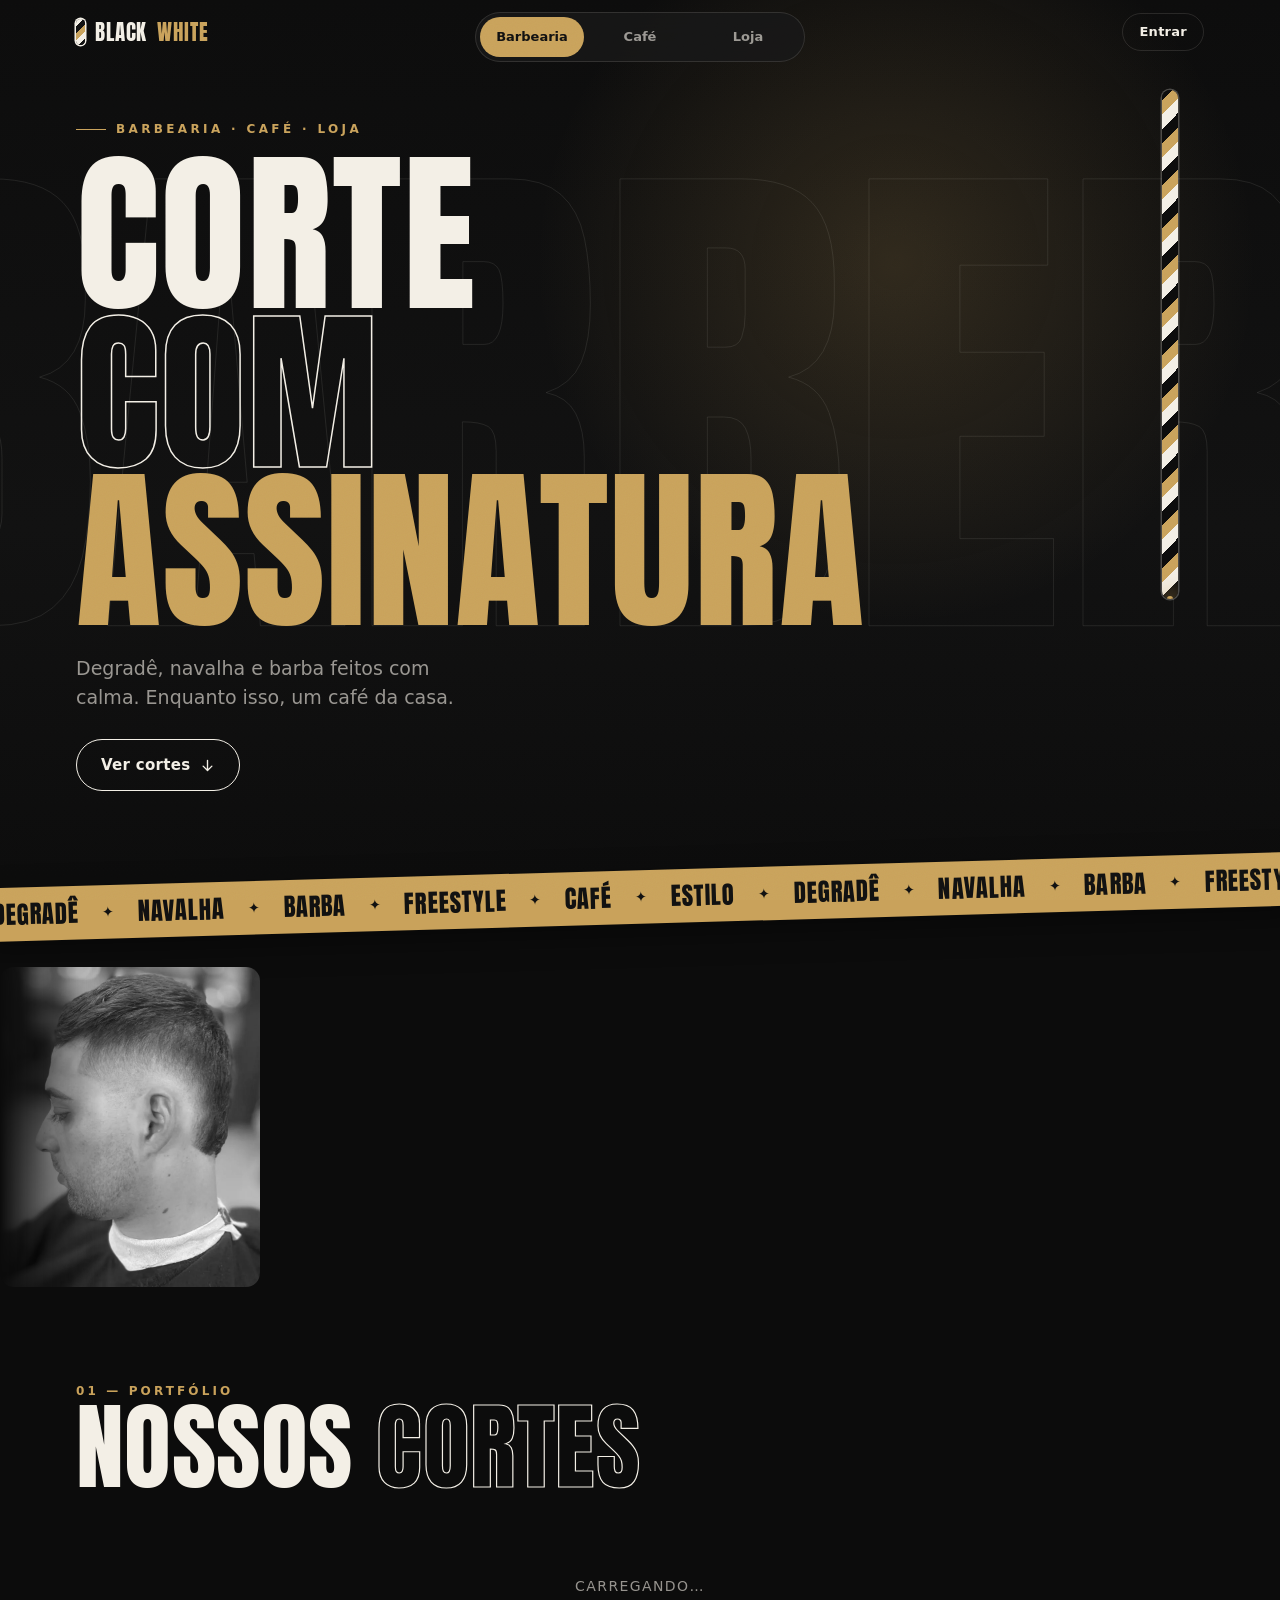
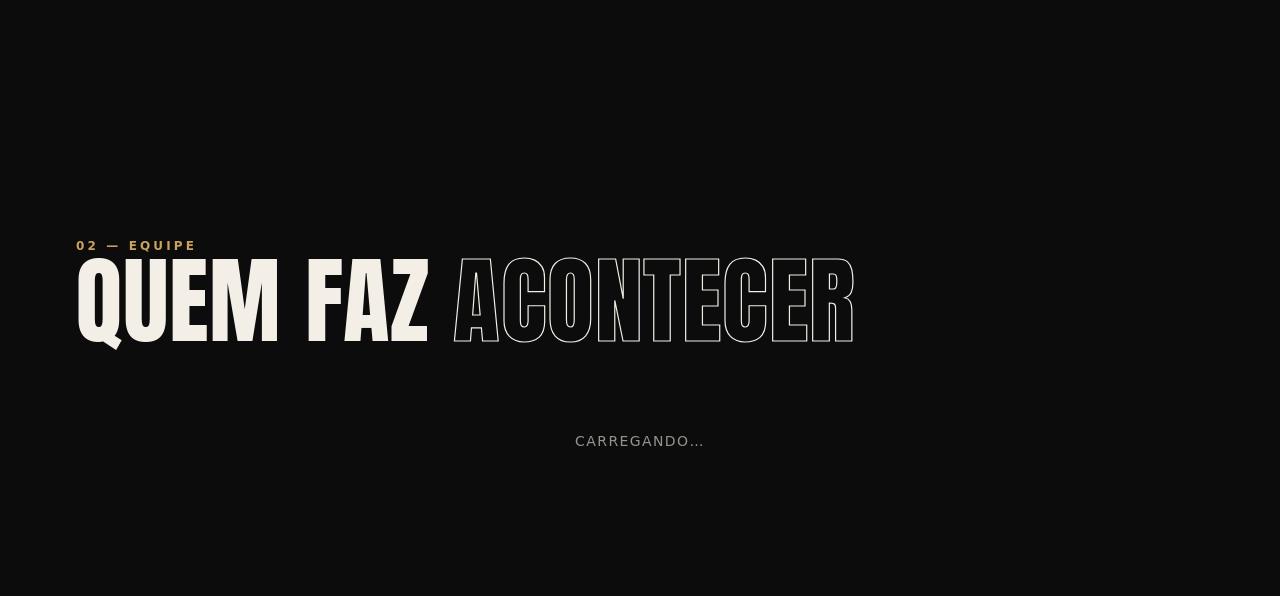
==== commit ee867421: "Fotos e serviços do Booksy - 6 fotos de cortes otimizadas (WebP) em img/cortes e galeria em moviment" ====
--- a/index.html
+++ b/index.html
@@ -3,7 +3,7 @@
 <head>
   <meta charset="utf-8">
   <meta name="viewport" content="width=device-width, initial-scale=1, viewport-fit=cover">
-  <meta http-equiv="Content-Security-Policy" content="default-src 'self'; script-src 'self'; style-src 'self'; font-src 'self'; img-src 'self' data: blob: https://*.supabase.co; connect-src 'self' https://*.supabase.co wss://*.supabase.co; object-src 'none'; base-uri 'self'; form-action 'self'">
+  <meta http-equiv="Content-Security-Policy" content="default-src 'self'; script-src 'self'; style-src 'self'; font-src 'self'; img-src 'self' data: blob: https://*.supabase.co; connect-src 'self' https://*.supabase.co wss://*.supabase.co; frame-src https://booksy.com https://*.booksy.com; object-src 'none'; base-uri 'self'; form-action 'self'">
   <meta name="referrer" content="strict-origin-when-cross-origin">
   <title>Black White · Barbearia</title>
   <meta name="description" content="Barbearia com café e loja no mesmo endereço. Veja os cortes, a equipe e agende pelo WhatsApp.">
@@ -35,6 +35,9 @@
   </section>
   <div class="marquee" aria-hidden="true"><div class="marquee__t"><span>Degradê</span><span>Navalha</span><span>Barba</span><span>Freestyle</span><span>Café</span><span>Estilo</span><span>Degradê</span><span>Navalha</span><span>Barba</span><span>Freestyle</span><span>Café</span><span>Estilo</span></div></div>
 
+  <section class="shots" aria-label="Galeria de cortes">
+    <div class="shots__t"><img src="img/cortes/booksy-1.webp" alt="Corte feito na barbearia" width="480" height="480" loading="lazy" decoding="async"><img src="img/cortes/booksy-2.webp" alt="Corte feito na barbearia" width="480" height="480" loading="lazy" decoding="async"><img src="img/cortes/booksy-3.webp" alt="Corte feito na barbearia" width="480" height="480" loading="lazy" decoding="async"><img src="img/cortes/booksy-4.webp" alt="Corte feito na barbearia" width="480" height="480" loading="lazy" decoding="async"><img src="img/cortes/booksy-5.webp" alt="Corte feito na barbearia" width="480" height="480" loading="lazy" decoding="async"><img src="img/cortes/booksy-6.webp" alt="Corte feito na barbearia" width="480" height="480" loading="lazy" decoding="async"><img src="img/cortes/booksy-1.webp" alt="" aria-hidden="true" width="480" height="480" loading="lazy" decoding="async"><img src="img/cortes/booksy-2.webp" alt="" aria-hidden="true" width="480" height="480" loading="lazy" decoding="async"><img src="img/cortes/booksy-3.webp" alt="" aria-hidden="true" width="480" height="480" loading="lazy" decoding="async"><img src="img/cortes/booksy-4.webp" alt="" aria-hidden="true" width="480" height="480" loading="lazy" decoding="async"><img src="img/cortes/booksy-5.webp" alt="" aria-hidden="true" width="480" height="480" loading="lazy" decoding="async"><img src="img/cortes/booksy-6.webp" alt="" aria-hidden="true" width="480" height="480" loading="lazy" decoding="async"></div>
+  </section>
   <section class="block" id="cortes-sec"><div class="wrap">
     <div class="sec-head"><div><small>01 — Portfólio</small><h2 class="big">Nossos <span class="o">cortes</span></h2></div></div>
     <div class="grid" id="cortes"><p class="empty">Carregando…</p></div>
--- a/css/styles.css
+++ b/css/styles.css
@@ -256,3 +256,30 @@
 .page404 { min-height: 100svh; display: grid; place-items: center; text-align: center; padding: 40px var(--g); }
 .page404 h1 { margin: 0 0 20px; font: 400 clamp(90px, 30vw, 220px)/.85 var(--title); color: transparent; -webkit-text-stroke: 1.5px var(--fg); }
 .page404 p { margin: 0 0 24px; color: var(--muted); }
+
+/* ---------- agenda (Booksy) ---------- */
+html.lock { overflow: hidden; }
+.book { width: min(100% - 16px, 760px); height: min(100svh - 16px, 900px); max-width: none; max-height: none; padding: 0; border: 1px solid var(--line); border-radius: 20px; background: var(--bg2); color: var(--fg); overflow: hidden; }
+.book[open] { display: flex; flex-direction: column; animation: pop .35s var(--ease); }
+.book::backdrop { background: rgba(0,0,0,.72); -webkit-backdrop-filter: blur(4px); backdrop-filter: blur(4px); }
+@keyframes pop { from { opacity: 0; transform: translateY(24px) scale(.98); } }
+.book__bar { display: flex; align-items: center; gap: 14px; padding: 12px 12px 12px 18px; border-bottom: 1px solid var(--line); }
+.book__bar b { font: 400 22px/1 var(--title); text-transform: uppercase; letter-spacing: .02em; margin-right: auto; }
+.book__ext { font-size: 13px; font-weight: 700; color: var(--brass); text-decoration: none; }
+.book__x { width: 40px; height: 40px; border: 1px solid var(--line); border-radius: 50%; background: none; font-size: 24px; line-height: 1; cursor: pointer; }
+.book__frame { flex: 1; width: 100%; border: 0; background: #fff; }
+.sec-head > .btn { justify-self: start; }
+@media (max-width: 699px) { .book { width: 100%; height: 100%; max-height: 100svh; border-radius: 0; margin: 0; } }
+.book__tip { margin: 0; padding: 8px 18px; font-size: 12px; color: var(--muted); border-bottom: 1px solid var(--line); background: var(--bg3); }
+.book__bar { position: sticky; top: 0; }
+.book__ext { padding: 8px 12px; border: 1px solid rgba(201,162,91,.5); border-radius: 999px; }
+
+/* ---------- galeria em movimento (fotos reais) ---------- */
+.shots { overflow: hidden; padding: 34px 0 0; -webkit-mask-image: linear-gradient(90deg, transparent, #000 8%, #000 92%, transparent); mask-image: linear-gradient(90deg, transparent, #000 8%, #000 92%, transparent); }
+.shots__t { display: flex; gap: 12px; width: max-content; animation: slide 40s linear infinite; }
+.shots__t img { width: 200px; height: 250px; object-fit: cover; border-radius: 14px; filter: grayscale(1) contrast(1.05); transition: filter .6s; }
+.shots__t img:nth-child(even) { transform: translateY(18px); }
+.shots:hover .shots__t { animation-play-state: paused; }
+.shots__t img:hover { filter: none; }
+@media (min-width: 700px) { .shots__t img { width: 260px; height: 320px; } }
+@media (hover: none) { .shots__t img { filter: none; } }
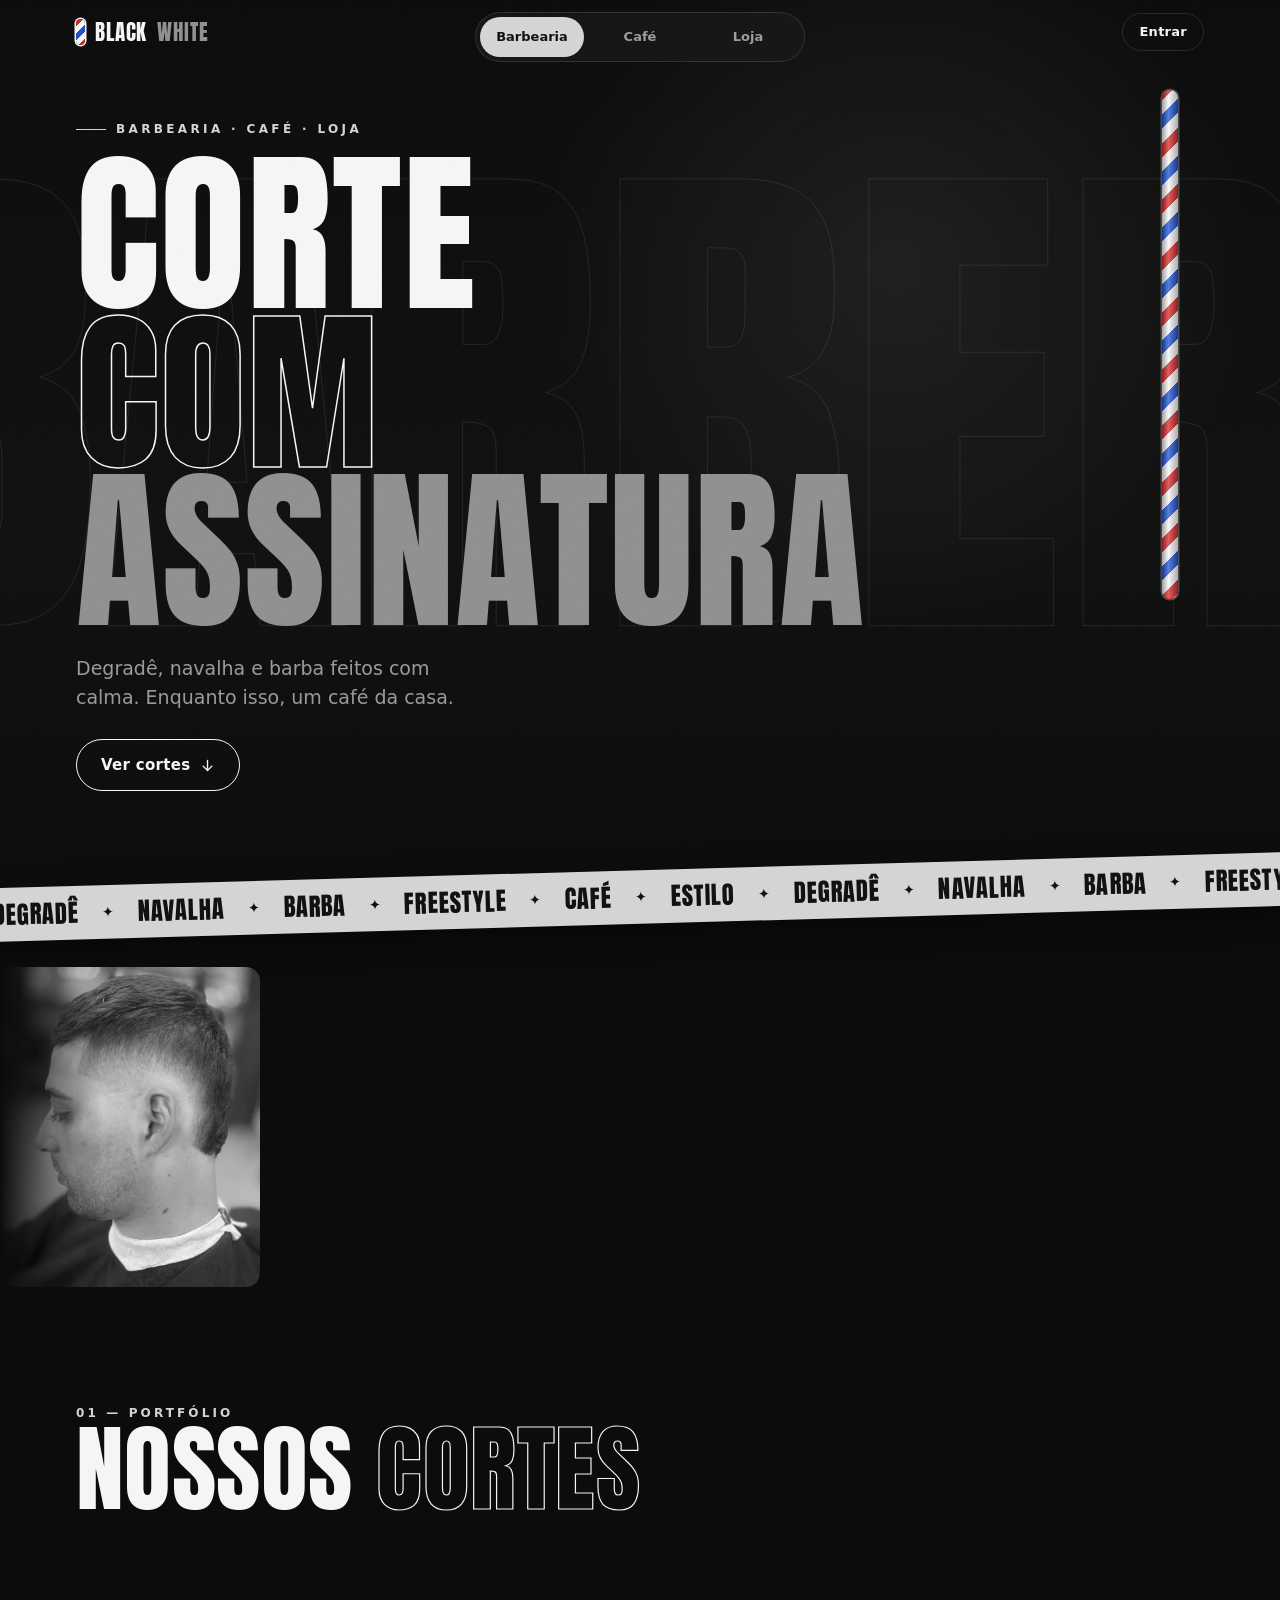
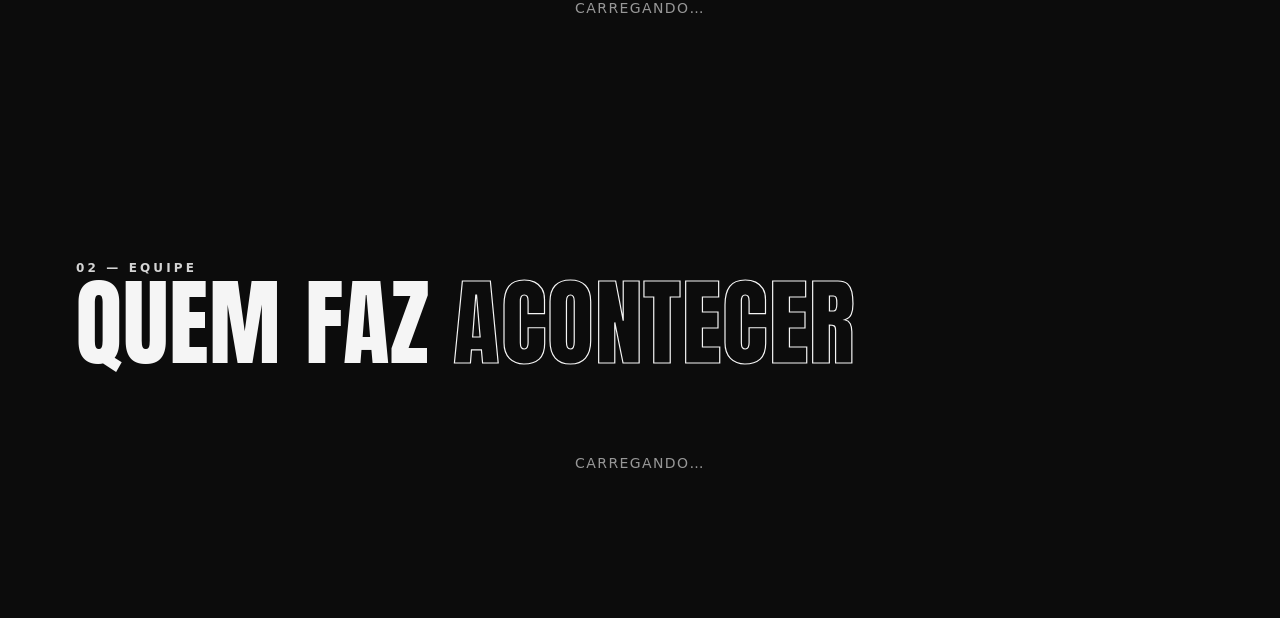
==== commit b4612744: "Paleta preto, branco e cinza; poste de barbeiro vermelho, branco e azul Também no favicon." ====
--- a/index.html
+++ b/index.html
@@ -7,8 +7,8 @@
   <meta name="referrer" content="strict-origin-when-cross-origin">
   <title>Black White · Barbearia</title>
   <meta name="description" content="Barbearia com café e loja no mesmo endereço. Veja os cortes, a equipe e agende pelo WhatsApp.">
-  <meta name="theme-color" content="#0c0c0c">
-  <link rel="icon" href="data:image/svg+xml,<svg xmlns='http://www.w3.org/2000/svg' viewBox='0 0 32 32'><rect width='32' height='32' rx='8' fill='%230c0c0c'/><rect x='12' y='4' width='8' height='24' rx='4' fill='%23f3efe6'/><path d='M12 9l8-4v5l-8 4zm0 9l8-4v5l-8 4z' fill='%23c9a25b'/></svg>">
+  <meta name="theme-color" content="#0b0b0b">
+  <link rel="icon" href="data:image/svg+xml,<svg xmlns='http://www.w3.org/2000/svg' viewBox='0 0 32 32'><defs><clipPath id='c'><rect x='11' y='3' width='10' height='26' rx='5'/></clipPath></defs><rect width='32' height='32' rx='8' fill='%230b0b0b'/><g clip-path='url(%23c)'><rect x='11' y='3' width='10' height='26' fill='%23fff'/><path d='M8 10l16-8v4L8 14zM8 22l16-8v4L8 26z' fill='%23d62828'/><path d='M8 16l16-8v3L8 19zM8 28l16-8v3L8 31z' fill='%231f4fd1'/></g></svg>">
   <link rel="preload" href="fonts/anton.woff2" as="font" type="font/woff2" crossorigin>
   <link rel="stylesheet" href="css/styles.css">
 </head>
--- a/css/styles.css
+++ b/css/styles.css
@@ -10,11 +10,12 @@
   --bg: #0c0c0c;
   --bg2: #141414;
   --bg3: #1d1d1d;
-  --fg: #f3efe6;
-  --muted: rgba(243,239,230,.6);
-  --line: rgba(243,239,230,.12);
-  --brass: #c9a25b;
-  --brass2: #e3c486;
+  --fg: #f5f5f5;
+  --muted: rgba(245,245,245,.6);
+  --line: rgba(245,245,245,.12);
+  --brass: #d4d4d4;   /* prata: acento monocromático */
+  --pole-r: #d62828; --pole-b: #1f4fd1; --pole-w: #f5f5f5;
+  --brass2: #ffffff;
   --sale: #e5483b;
   --radius: 16px;
   --title: "Anton", "Impact", "Arial Narrow Bold", sans-serif-condensed, sans-serif;
@@ -23,8 +24,8 @@
   --g: 20px;
 
   /* tokens do painel */
-  --k: #0c0c0c; --k2: #161616; --k3: #222; --w: #f3efe6; --pure: #fff;
-  --mute-d: rgba(243,239,230,.6); --line-d: rgba(243,239,230,.14); --bad: #ff7a6b;
+  --k: #0c0c0c; --k2: #161616; --k3: #222; --w: #f5f5f5; --pure: #fff;
+  --mute-d: rgba(245,245,245,.6); --line-d: rgba(245,245,245,.14); --bad: #ff7a6b;
   --display: var(--font); --body: var(--font); --script: var(--font);
 }
 
@@ -48,8 +49,8 @@
 
 /* ---------- marca ---------- */
 .brand { display: inline-flex; align-items: center; gap: 10px; font: 400 21px/1 var(--title); letter-spacing: .04em; text-transform: uppercase; text-decoration: none; white-space: nowrap; }
-.brand i { width: 9px; height: 26px; border-radius: 5px; background: repeating-linear-gradient(135deg, var(--fg) 0 5px, #111 5px 10px, var(--brass) 10px 15px); background-size: 100% 42px; box-shadow: 0 0 0 1.5px var(--fg); animation: pole 1.6s linear infinite; }
-.brand b { font-weight: 400; color: var(--brass); }
+.brand i { width: 9px; height: 26px; border-radius: 5px; background: repeating-linear-gradient(135deg, var(--pole-r) 0 5px, var(--pole-w) 5px 10px, var(--pole-b) 10px 15px, var(--pole-w) 15px 20px); background-size: 100% 56px; box-shadow: 0 0 0 1.5px var(--fg); animation: pole 1.6s linear infinite; }
+.brand b { font-weight: 400; color: #8f8f8f; }
 
 /* ---------- botões ---------- */
 .btn {
@@ -91,14 +92,14 @@
 
 /* ---------- hero ---------- */
 .hero { position: relative; min-height: 92svh; display: grid; align-items: end; padding: 110px 0 56px; overflow: hidden; isolation: isolate; --mx: 70%; --my: 30%; }
-.hero::before { content: ""; position: absolute; inset: 0; z-index: -2; background: radial-gradient(600px circle at var(--mx) var(--my), rgba(201,162,91,.18), transparent 60%), linear-gradient(180deg, #0c0c0c 0%, #111 60%, #0c0c0c 100%); }
-.hero__word { position: absolute; z-index: -1; right: -.06em; top: 50%; transform: translateY(-58%); margin: 0; font: 400 clamp(180px, 52vw, 520px)/.8 var(--title); text-transform: uppercase; color: transparent; -webkit-text-stroke: 1px rgba(243,239,230,.09); white-space: nowrap; pointer-events: none; animation: drift 18s ease-in-out infinite alternate; }
+.hero::before { content: ""; position: absolute; inset: 0; z-index: -2; background: radial-gradient(600px circle at var(--mx) var(--my), rgba(255,255,255,.07), transparent 60%), linear-gradient(180deg, #0c0c0c 0%, #111 60%, #0c0c0c 100%); }
+.hero__word { position: absolute; z-index: -1; right: -.06em; top: 50%; transform: translateY(-58%); margin: 0; font: 400 clamp(180px, 52vw, 520px)/.8 var(--title); text-transform: uppercase; color: transparent; -webkit-text-stroke: 1px rgba(245,245,245,.09); white-space: nowrap; pointer-events: none; animation: drift 18s ease-in-out infinite alternate; }
 @keyframes drift { to { transform: translate(-6%, -58%); } }
-.pole { position: absolute; z-index: -1; top: 72px; right: 14px; width: 10px; height: 34%; border-radius: 10px; overflow: hidden; box-shadow: 0 0 0 1.5px rgba(243,239,230,.25); }
-.pole::before { content: ""; position: absolute; inset: -60px 0 0; background: repeating-linear-gradient(135deg, var(--fg) 0 10px, #0c0c0c 10px 20px, var(--brass) 20px 30px); background-size: 100% 85px; animation: pole 1.8s linear infinite; }
-.pole::after { content: ""; position: absolute; left: 50%; bottom: 0; width: 6px; height: 6px; transform: translate(-50%, 50%); border-radius: 50%; background: var(--brass); box-shadow: 0 0 20px 6px rgba(201,162,91,.6); }
-@keyframes pole { to { background-position: 0 85px; } }
-.brand i { animation-name: pole-sm; } @keyframes pole-sm { to { background-position: 0 42px; } }
+.pole { position: absolute; z-index: -1; top: 72px; right: 14px; width: 10px; height: 34%; border-radius: 10px; overflow: hidden; box-shadow: 0 0 0 1.5px rgba(245,245,245,.25); }
+.pole::before { content: ""; position: absolute; inset: -60px 0 0; background: repeating-linear-gradient(135deg, var(--pole-r) 0 10px, var(--pole-w) 10px 20px, var(--pole-b) 20px 30px, var(--pole-w) 30px 40px); background-size: 100% 113px; animation: pole 1.8s linear infinite; }
+.pole::after { content: ""; position: absolute; inset: 0; background: linear-gradient(90deg, rgba(0,0,0,.35), rgba(255,255,255,.25) 40%, rgba(0,0,0,.3)); }
+@keyframes pole { to { background-position: 0 113px; } }
+.brand i { animation-name: pole-sm; } @keyframes pole-sm { to { background-position: 0 56px; } }
 
 .hero__kick { display: flex; align-items: center; gap: 10px; margin: 0 0 18px; font-size: 12px; font-weight: 700; letter-spacing: .28em; text-transform: uppercase; color: var(--brass); }
 .hero__kick::before { content: ""; width: 30px; height: 1.5px; background: currentColor; }
@@ -108,7 +109,7 @@
 .hero__title span:nth-child(2) b { animation-delay: .1s; }
 .hero__title span:nth-child(3) b { animation-delay: .2s; }
 .hero__title .o { color: transparent; -webkit-text-stroke: 1.5px var(--fg); }
-.hero__title .g { color: var(--brass); }
+.hero__title .g { color: #8f8f8f; }
 @keyframes up { from { transform: translateY(105%); } }
 .hero__lead { margin: 22px 0 0; max-width: 34ch; font-size: clamp(16px, 4.2vw, 19px); line-height: 1.5; color: var(--muted); animation: fade .9s .45s var(--ease) both; }
 .hero__cta { display: flex; flex-wrap: wrap; gap: 10px; margin-top: 28px; animation: fade .9s .6s var(--ease) both; }
@@ -135,13 +136,13 @@
 /* ---------- cards ---------- */
 .grid { display: grid; grid-template-columns: 1fr 1fr; gap: 12px; }
 .item { position: relative; display: flex; flex-direction: column; background: var(--bg2); border-radius: var(--radius); overflow: hidden; border: 1px solid var(--line); transition: border-color .4s, transform .5s var(--ease); }
-.item:hover { border-color: rgba(201,162,91,.6); transform: translateY(-4px); }
+.item:hover { border-color: rgba(255,255,255,.45); transform: translateY(-4px); }
 .item__img { position: relative; aspect-ratio: 4/5; overflow: hidden; background: repeating-linear-gradient(135deg, #161616 0 14px, #121212 14px 28px); }
 .item__img::after { content: ""; position: absolute; inset: 0; background: linear-gradient(180deg, transparent 55%, rgba(12,12,12,.75)); pointer-events: none; }
 .item__img img { width: 100%; height: 100%; object-fit: cover; filter: grayscale(1) contrast(1.06); transform: scale(1.04); transition: filter .9s ease, transform 1.2s var(--ease); }
 .item:hover .item__img img { filter: none; transform: none; }
 @media (hover: none) { .item.in .item__img img { filter: none; transform: none; transition-delay: .35s; } }
-.item__ph { position: absolute; inset: 0; display: grid; place-items: center; font: 400 64px/1 var(--title); color: rgba(243,239,230,.08); text-transform: uppercase; }
+.item__ph { position: absolute; inset: 0; display: grid; place-items: center; font: 400 64px/1 var(--title); color: rgba(245,245,245,.08); text-transform: uppercase; }
 .item__n { position: absolute; z-index: 2; left: 12px; bottom: 10px; font: 400 15px/1 var(--title); letter-spacing: .08em; color: var(--brass); }
 .item__body { display: grid; gap: 4px; padding: 14px 14px 16px; flex: 1; align-content: start; }
 .item h3 { margin: 0; font: 400 21px/1.05 var(--title); text-transform: uppercase; letter-spacing: .015em; }
@@ -166,7 +167,7 @@
 .feature .item__img img { filter: none; transform: none; }
 .feature .item__img::after { display: none; }
 .feature__body { padding: 26px 22px 28px; display: grid; gap: 10px; align-content: center; justify-items: start; }
-.feature__body::before { content: "Destaque da semana"; font-size: 12px; font-weight: 800; letter-spacing: .24em; text-transform: uppercase; color: #8a6a2e; }
+.feature__body::before { content: "Destaque da semana"; font-size: 12px; font-weight: 800; letter-spacing: .24em; text-transform: uppercase; color: #777; }
 .feature h3 { margin: 0; font: 400 clamp(40px, 10vw, 76px)/.92 var(--title); text-transform: uppercase; }
 .feature .item__desc { font-size: 15px; color: #555; }
 .feature .price { font-size: 40px; color: #111; }
@@ -183,7 +184,7 @@
 .member .item__img::after { background: linear-gradient(180deg, transparent 35%, rgba(12,12,12,.95)); }
 .member figcaption { position: absolute; left: 0; right: 0; bottom: 0; z-index: 2; padding: 14px; }
 .member b { display: block; font: 400 26px/1 var(--title); text-transform: uppercase; letter-spacing: .02em; }
-.member q { display: block; margin-top: 6px; font-size: 13px; line-height: 1.4; color: rgba(243,239,230,.8); font-style: italic; }
+.member q { display: block; margin-top: 6px; font-size: 13px; line-height: 1.4; color: rgba(245,245,245,.8); font-style: italic; }
 .member q::before { content: "“"; color: var(--brass); } .member q::after { content: "”"; color: var(--brass); }
 .member a { display: inline-flex; align-items: center; gap: 5px; margin-top: 8px; font-size: 12px; font-weight: 700; text-decoration: none; color: var(--brass); }
 
@@ -212,7 +213,7 @@
 
 /* ---------- rodapé ---------- */
 .foot { position: relative; padding: 64px 0 40px; border-top: 1px solid var(--line); overflow: hidden; text-align: center; }
-.foot__big { margin: 0 0 24px; font: 400 clamp(64px, 21vw, 230px)/.85 var(--title); text-transform: uppercase; color: transparent; -webkit-text-stroke: 1px rgba(243,239,230,.2); white-space: nowrap; }
+.foot__big { margin: 0 0 24px; font: 400 clamp(64px, 21vw, 230px)/.85 var(--title); text-transform: uppercase; color: transparent; -webkit-text-stroke: 1px rgba(245,245,245,.2); white-space: nowrap; }
 .foot__info { display: grid; gap: 2px; margin: 0 0 18px; font-size: 14px; color: var(--muted); }
 .foot__links { display: flex; justify-content: center; gap: 10px; flex-wrap: wrap; }
 .foot__links a { display: inline-flex; align-items: center; gap: 8px; padding: 10px 16px; border: 1px solid var(--line); border-radius: 999px; text-decoration: none; font-weight: 700; font-size: 14px; transition: border-color .3s, color .3s; }
@@ -272,10 +273,10 @@
 @media (max-width: 699px) { .book { width: 100%; height: 100%; max-height: 100svh; border-radius: 0; margin: 0; } }
 .book__tip { margin: 0; padding: 8px 18px; font-size: 12px; color: var(--muted); border-bottom: 1px solid var(--line); background: var(--bg3); }
 .book__bar { position: sticky; top: 0; }
-.book__ext { padding: 8px 12px; border: 1px solid rgba(201,162,91,.5); border-radius: 999px; }
+.book__ext { padding: 8px 12px; border: 1px solid rgba(255,255,255,.35); border-radius: 999px; }
 
 /* ---------- galeria em movimento (fotos reais) ---------- */
-.shots { overflow: hidden; padding: 34px 0 0; -webkit-mask-image: linear-gradient(90deg, transparent, #000 8%, #000 92%, transparent); mask-image: linear-gradient(90deg, transparent, #000 8%, #000 92%, transparent); }
+.shots { overflow: hidden; padding: 34px 0 22px; -webkit-mask-image: linear-gradient(90deg, transparent, #000 8%, #000 92%, transparent); mask-image: linear-gradient(90deg, transparent, #000 8%, #000 92%, transparent); }
 .shots__t { display: flex; gap: 12px; width: max-content; animation: slide 40s linear infinite; }
 .shots__t img { width: 200px; height: 250px; object-fit: cover; border-radius: 14px; filter: grayscale(1) contrast(1.05); transition: filter .6s; }
 .shots__t img:nth-child(even) { transform: translateY(18px); }
@@ -283,3 +284,4 @@
 .shots__t img:hover { filter: none; }
 @media (min-width: 700px) { .shots__t img { width: 260px; height: 320px; } }
 @media (hover: none) { .shots__t img { filter: none; } }
+.member .item__img img { object-position: center 20%; }
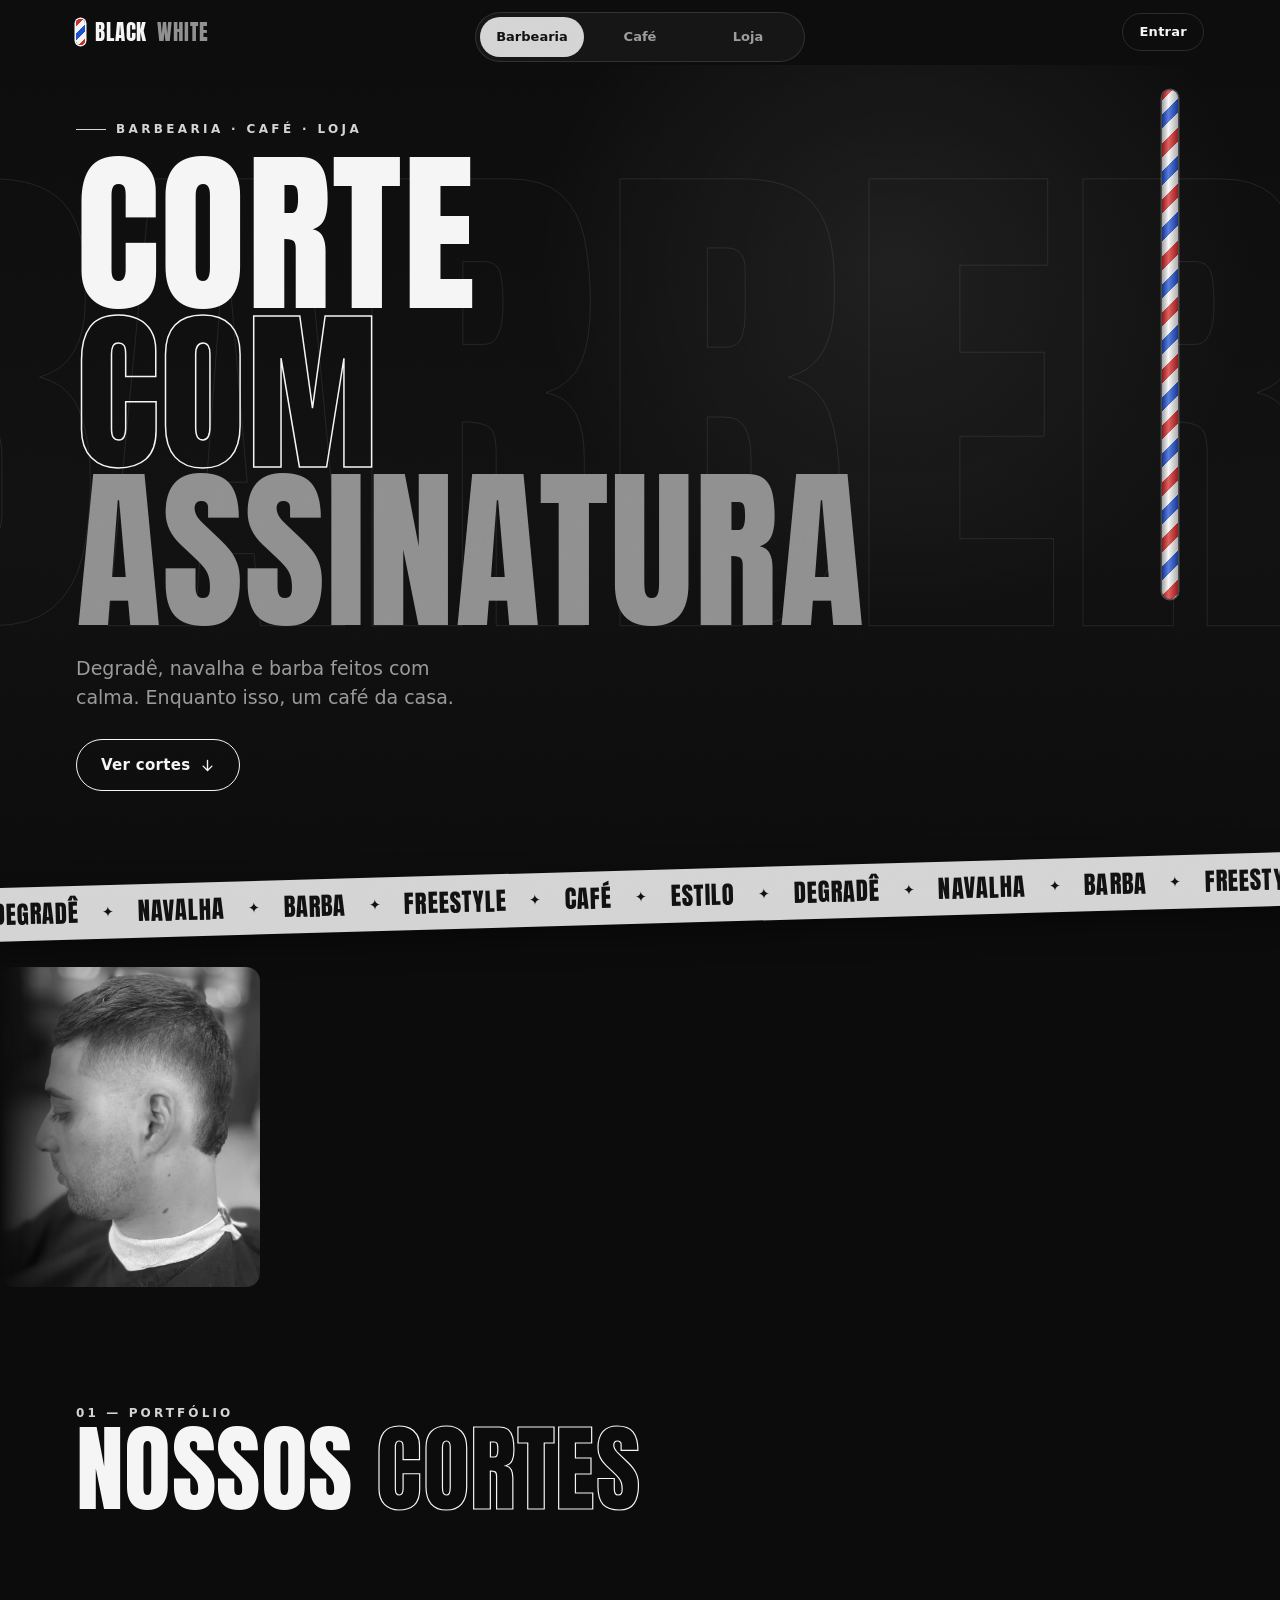
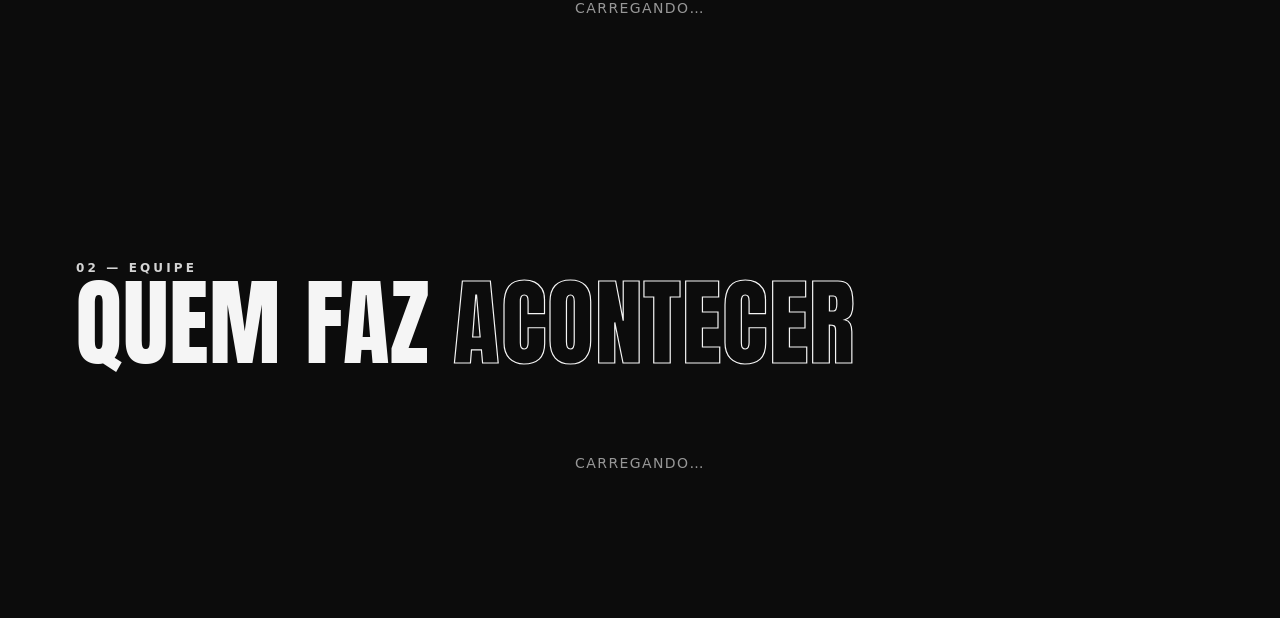
==== commit 5c228ff6: "Ver mais: mostra 10 itens (12 no desktop) em cortes, café e loja" ====
--- a/index.html
+++ b/index.html
@@ -16,6 +16,7 @@
 
 <svg class="sprite" aria-hidden="true">
   <symbol id="arrow" viewBox="0 0 24 24"><path d="M4 12h15M13 5l7 7-7 7" fill="none" stroke="currentColor" stroke-width="2.2" stroke-linecap="round" stroke-linejoin="round"/></symbol>
+  <symbol id="up" viewBox="0 0 24 24"><path d="M12 20V5M5 11l7-7 7 7" fill="none" stroke="currentColor" stroke-width="2.2" stroke-linecap="round" stroke-linejoin="round"/></symbol>
   <symbol id="down" viewBox="0 0 24 24"><path d="M12 4v15M5 13l7 7 7-7" fill="none" stroke="currentColor" stroke-width="2.2" stroke-linecap="round" stroke-linejoin="round"/></symbol>
   <symbol id="ig" viewBox="0 0 24 24"><rect x="3" y="3" width="18" height="18" rx="5" fill="none" stroke="currentColor" stroke-width="2"/><circle cx="12" cy="12" r="4" fill="none" stroke="currentColor" stroke-width="2"/><circle cx="17.3" cy="6.7" r="1.1"/></symbol>
   <symbol id="wa" viewBox="0 0 24 24"><path d="M4 20l1.2-4A8.5 8.5 0 1 1 8.4 19z" fill="none" stroke="currentColor" stroke-width="2" stroke-linejoin="round"/><path d="M9 8.5c0 3.5 2.8 6.5 6.5 6.5l1-1.6-2-1-1 .9a4.6 4.6 0 0 1-2.4-2.4l.9-1-1-2z"/></symbol>
--- a/css/styles.css
+++ b/css/styles.css
@@ -77,9 +77,9 @@
 .btn:disabled { opacity: .45; cursor: not-allowed; }
 
 /* ---------- topo ---------- */
-.nav { position: fixed; inset: 0 0 auto; z-index: 50; transition: background .3s, border-color .3s; border-bottom: 1px solid transparent; }
-.nav.solid { background: rgba(12,12,12,.82); -webkit-backdrop-filter: blur(14px); backdrop-filter: blur(14px); border-color: var(--line); }
-.nav__in { display: flex; align-items: center; justify-content: space-between; gap: 16px; height: 64px; padding-top: env(safe-area-inset-top); }
+.nav { position: fixed; top: 0; left: 0; right: 0; z-index: 80; padding-top: env(safe-area-inset-top); background: var(--bg); border-bottom: 1px solid transparent; transition: border-color .3s, box-shadow .3s; }
+.nav.solid { border-color: var(--line); box-shadow: 0 8px 24px rgba(0,0,0,.45); }
+.nav__in { display: flex; align-items: center; justify-content: space-between; gap: 16px; height: 64px; }
 .nav__login { min-height: 38px; padding: 0 16px; font-size: 13px; border-color: var(--line); }
 
 /* abas: barra flutuante embaixo no celular, no topo no desktop */
@@ -91,7 +91,7 @@
 .tabbar a:not([aria-current]):hover { color: var(--fg); }
 
 /* ---------- hero ---------- */
-.hero { position: relative; min-height: 92svh; display: grid; align-items: end; padding: 110px 0 56px; overflow: hidden; isolation: isolate; --mx: 70%; --my: 30%; }
+.hero { position: relative; min-height: 92svh; display: grid; align-items: end; padding: calc(110px + env(safe-area-inset-top)) 0 56px; overflow: hidden; isolation: isolate; --mx: 70%; --my: 30%; }
 .hero::before { content: ""; position: absolute; inset: 0; z-index: -2; background: radial-gradient(600px circle at var(--mx) var(--my), rgba(255,255,255,.07), transparent 60%), linear-gradient(180deg, #0c0c0c 0%, #111 60%, #0c0c0c 100%); }
 .hero__word { position: absolute; z-index: -1; right: -.06em; top: 50%; transform: translateY(-58%); margin: 0; font: 400 clamp(180px, 52vw, 520px)/.8 var(--title); text-transform: uppercase; color: transparent; -webkit-text-stroke: 1px rgba(245,245,245,.09); white-space: nowrap; pointer-events: none; animation: drift 18s ease-in-out infinite alternate; }
 @keyframes drift { to { transform: translate(-6%, -58%); } }
@@ -244,7 +244,7 @@
 }
 @media (min-width: 1000px) {
   body { padding-bottom: 0; }
-  .tabbar { position: fixed; top: 12px; bottom: auto; padding: 4px; box-shadow: none; }
+  .tabbar { position: fixed; top: 12px; bottom: auto; z-index: 85; padding: 4px; box-shadow: none; }
   .tabbar a { height: 40px; min-width: 104px; font-size: 13px; }
   .grid { grid-template-columns: repeat(4, 1fr); }
   .team { grid-template-columns: repeat(4, 1fr); }
@@ -285,3 +285,12 @@
 @media (min-width: 700px) { .shots__t img { width: 260px; height: 320px; } }
 @media (hover: none) { .shots__t img { filter: none; } }
 .member .item__img img { object-position: center 20%; }
+
+/* iOS 26 (Safari "vidro"): a área do relógio fica transparente e o Safari
+   posiciona o topo fixo logo abaixo dela. Este bloco estende o fundo da barra
+   para cima, cobrindo o relógio/bateria e escondendo o conteúdo que passa por trás. */
+html { background: var(--bg); }
+.nav::before { content: ""; position: absolute; left: 0; right: 0; bottom: 100%; height: 120px; background: var(--bg); pointer-events: none; }
+.more { display: flex; margin: 28px auto 0; min-width: 220px; }
+.menu-row.is-last { border-bottom: 0; }
+#cortes, #produtos, #ofertas-grid, #cardapio { scroll-margin-top: 100px; }
